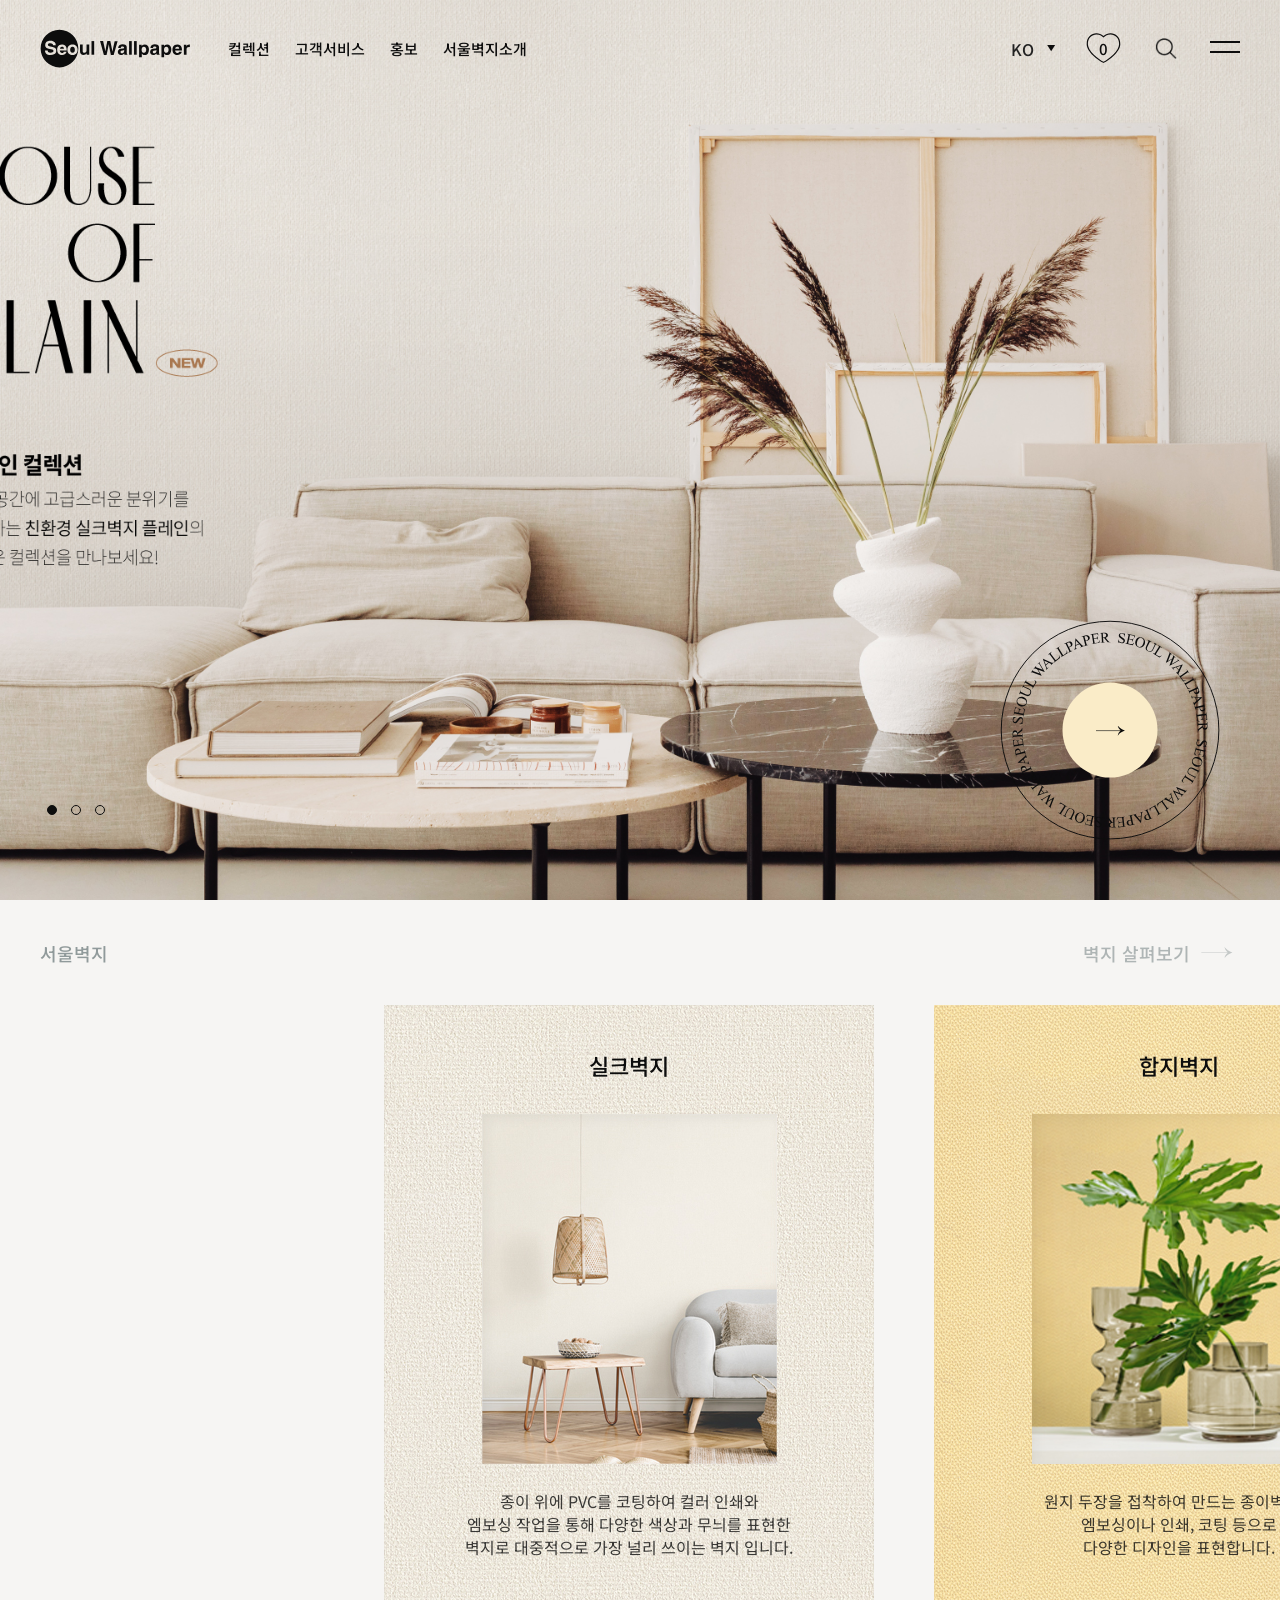
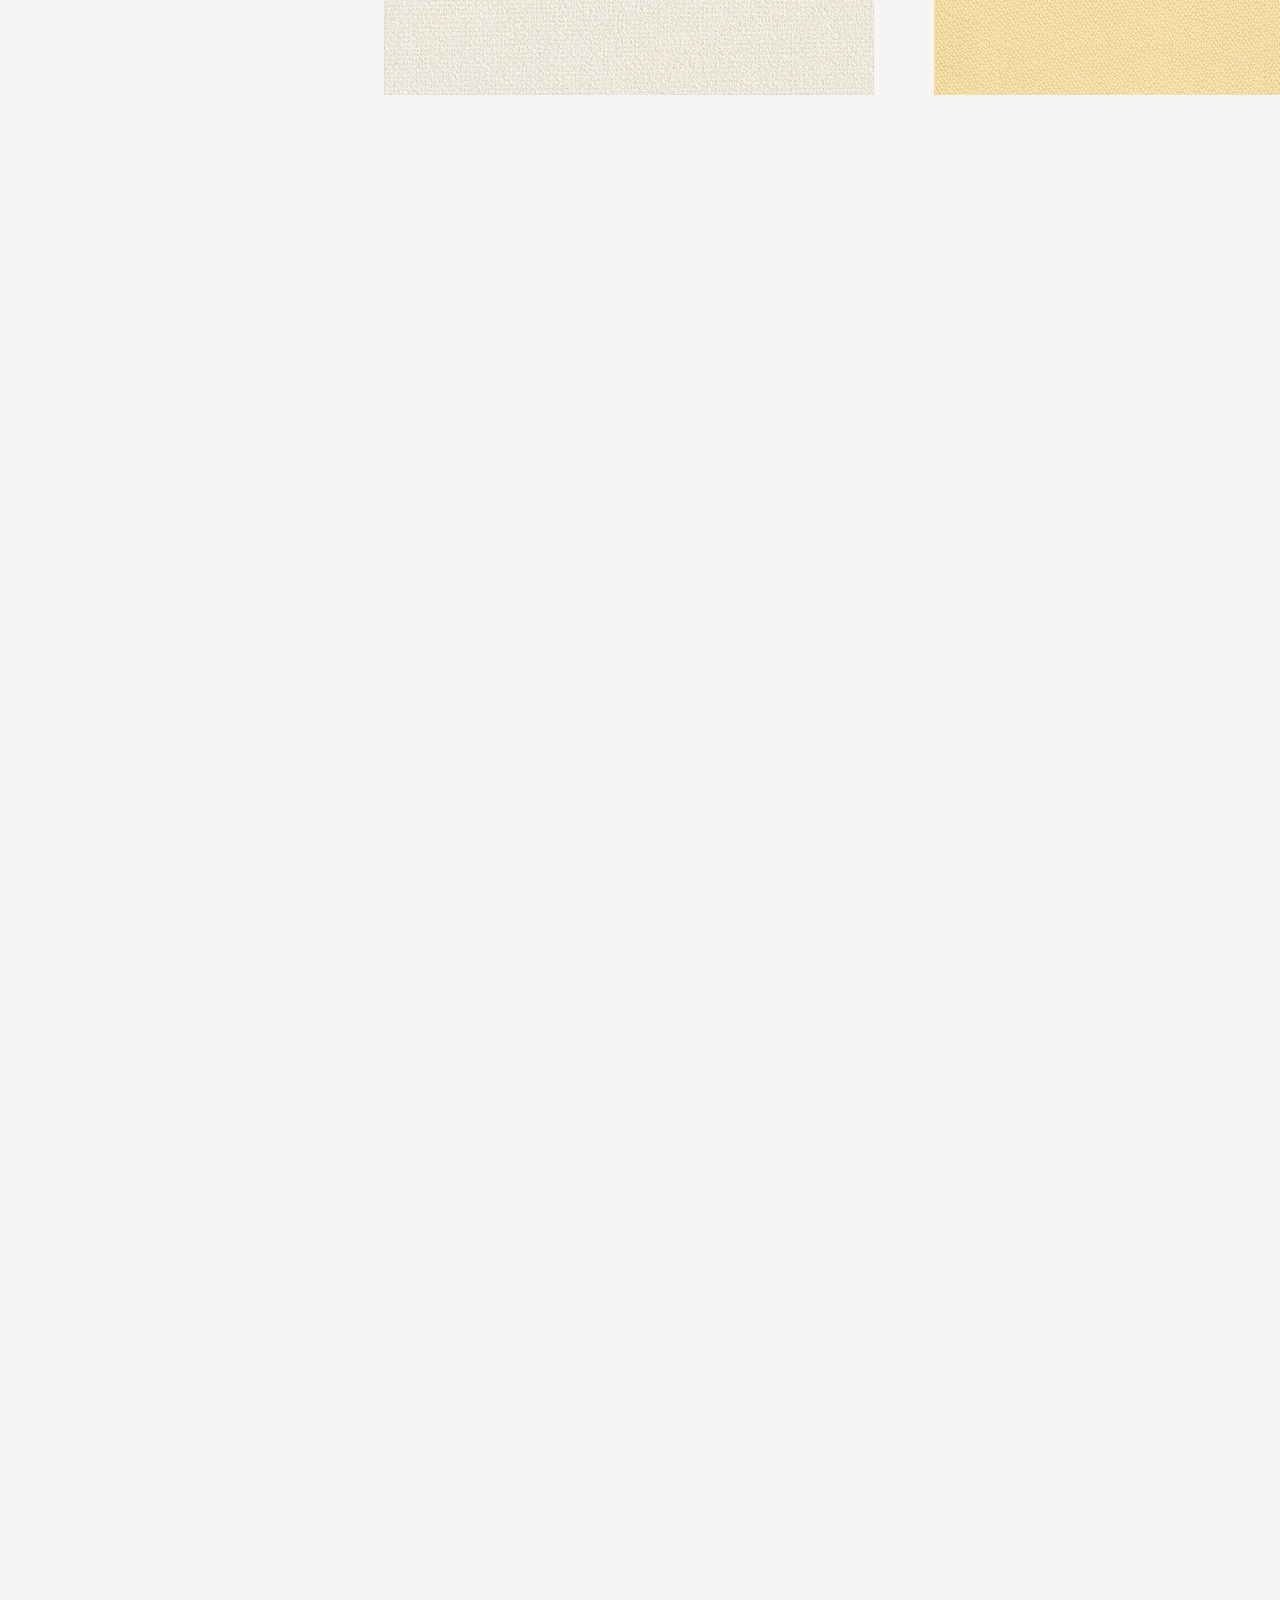
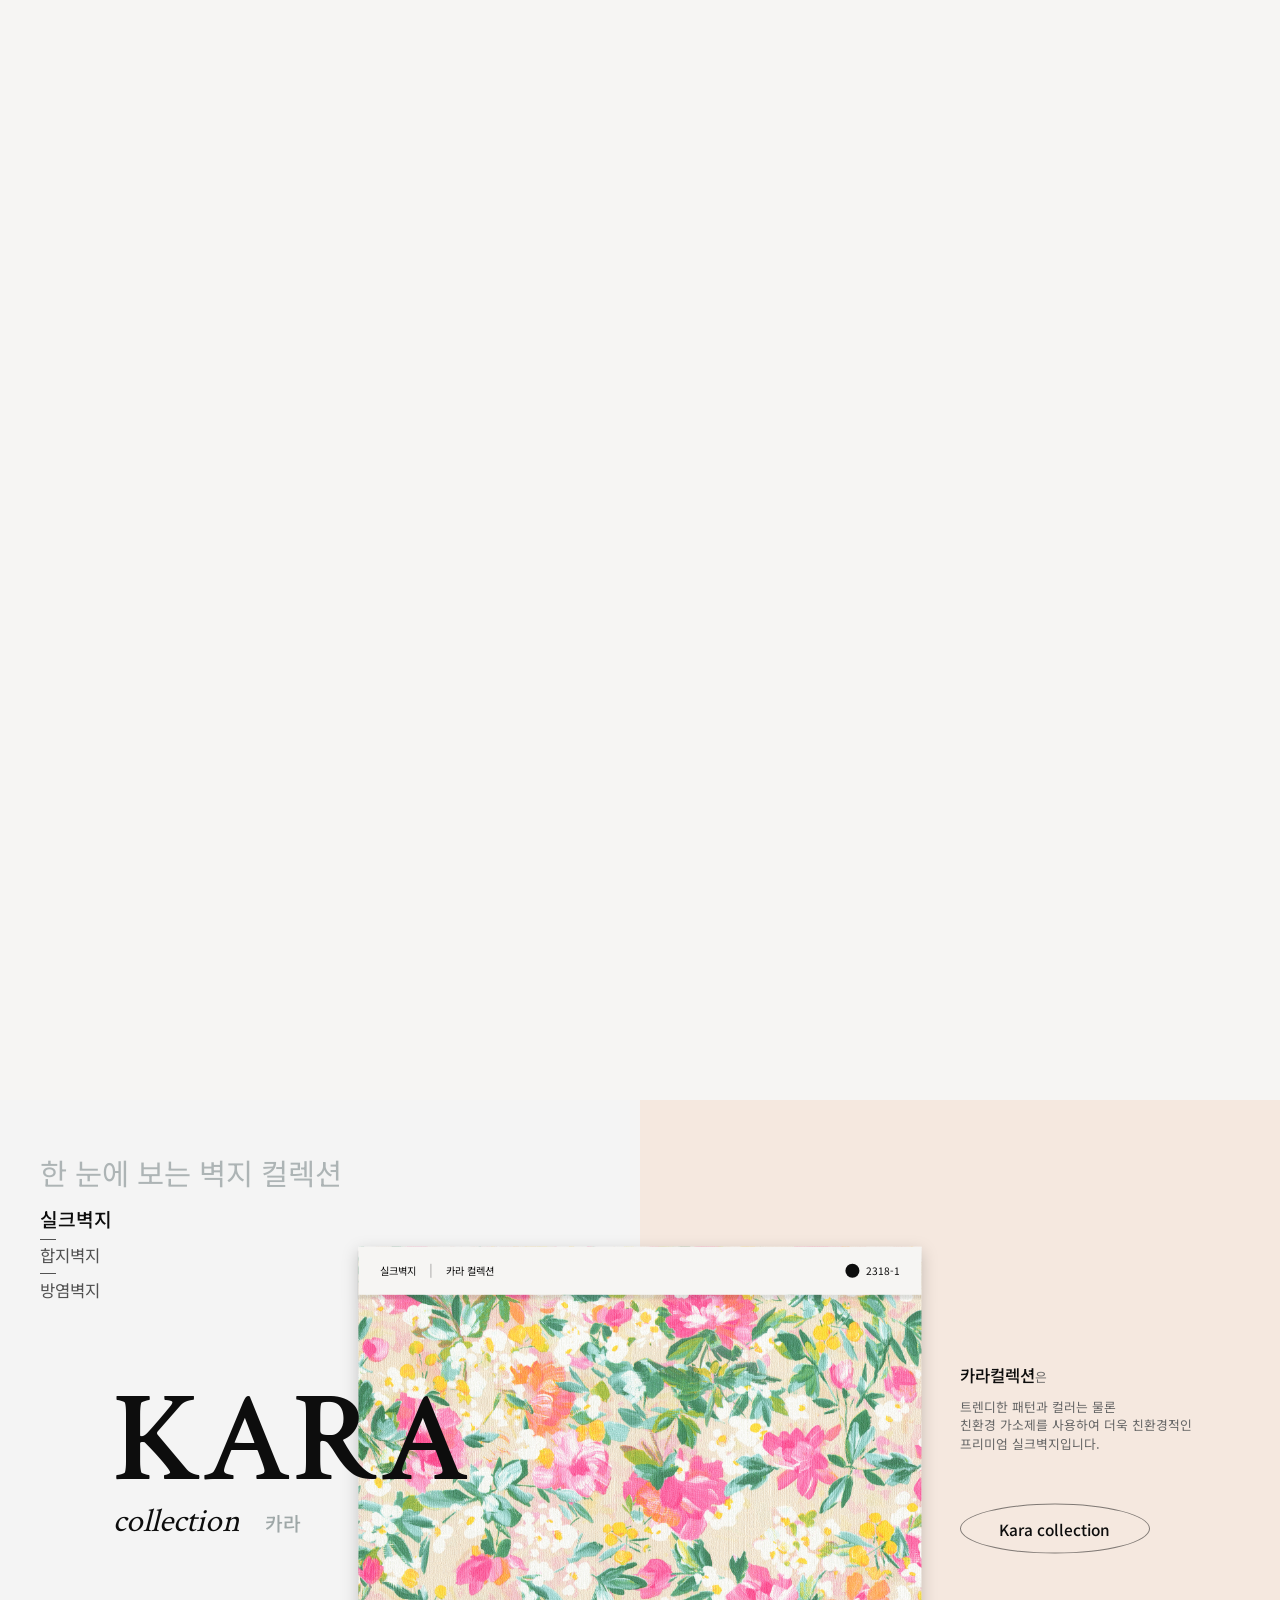
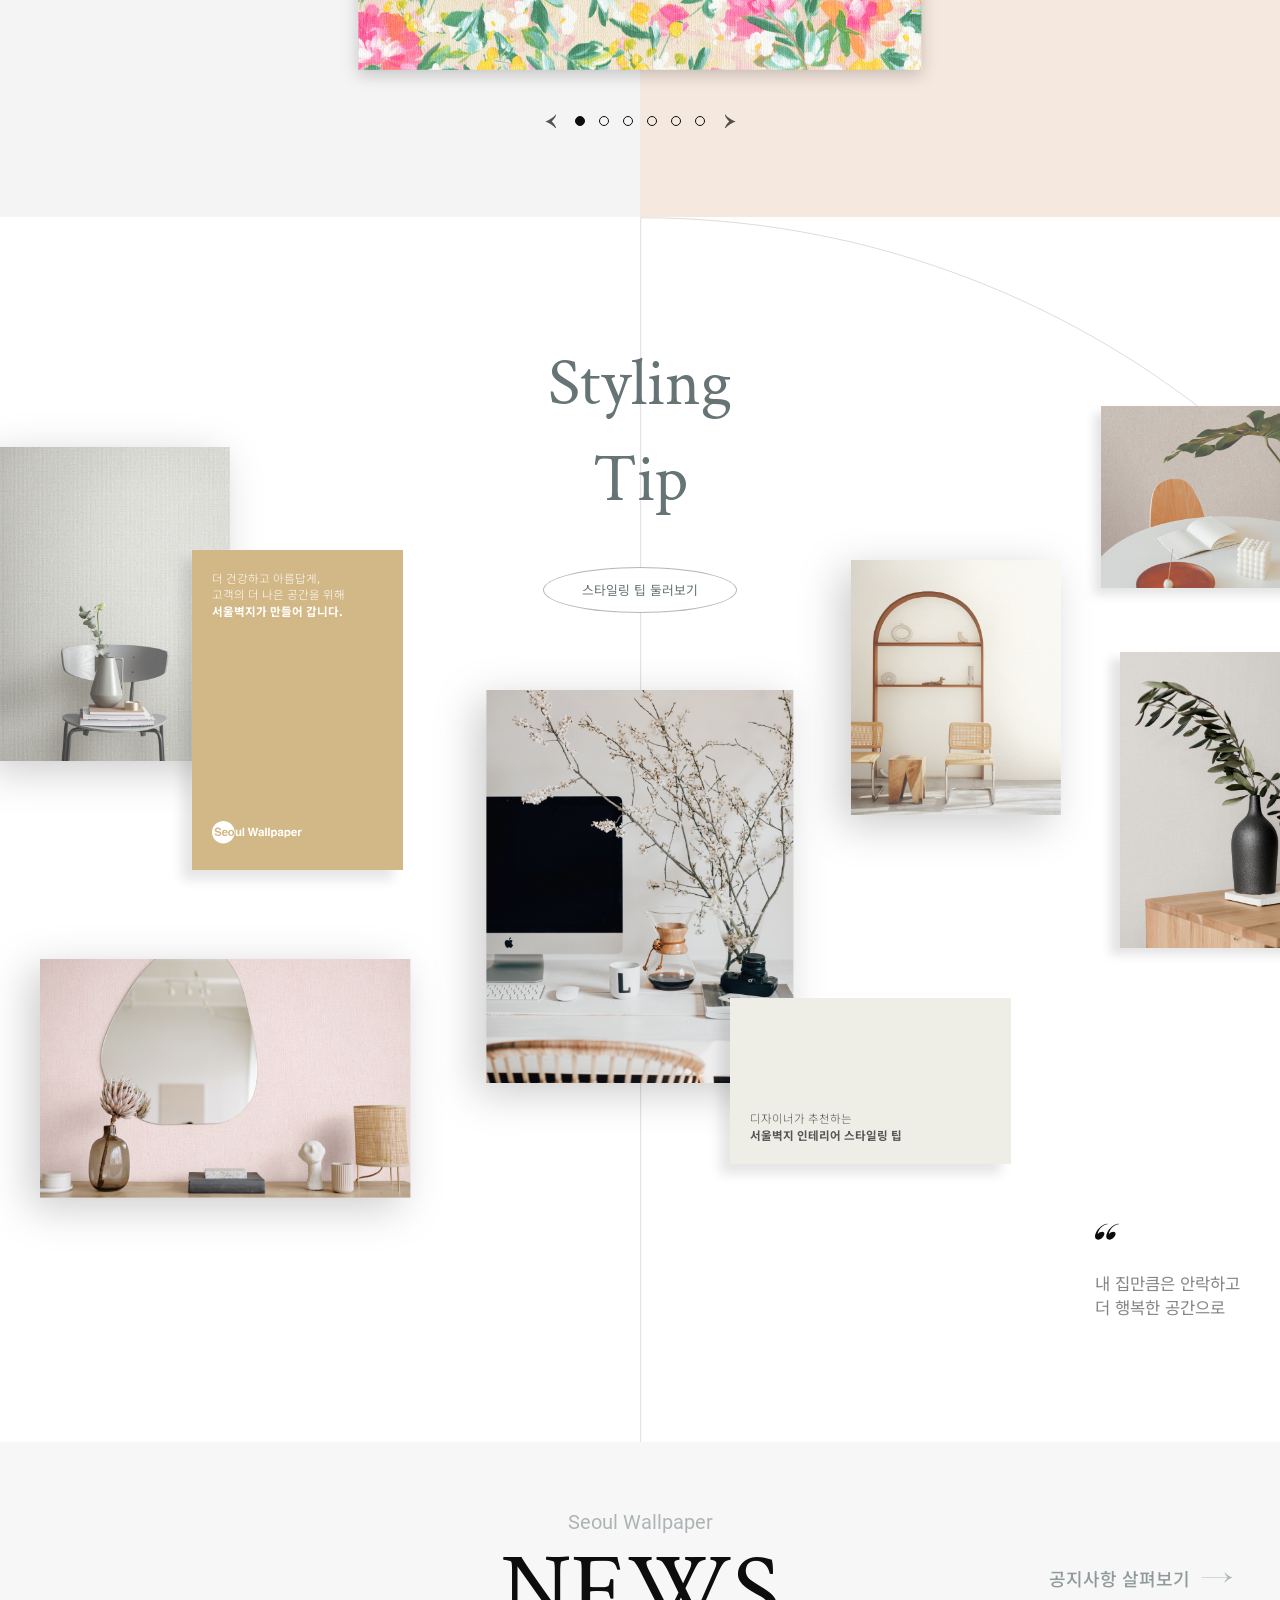
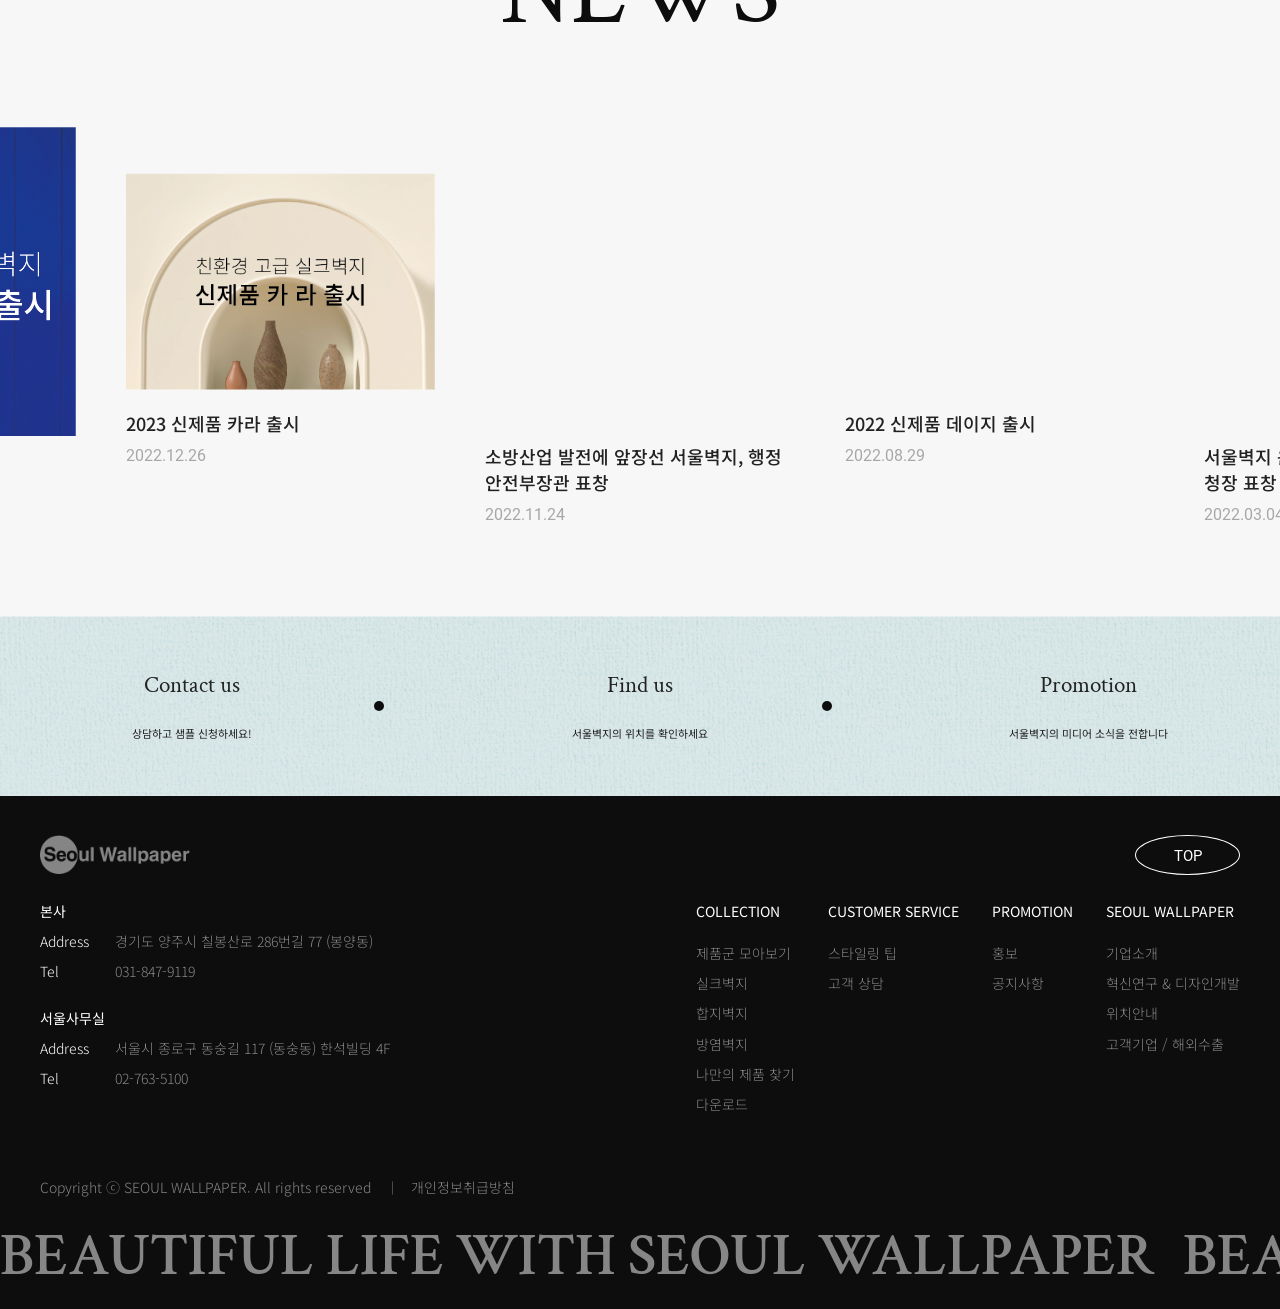
==== index.html @ 65be99da "Initial commit" ====
<!DOCTYPE html>
<html lang="ko">
    <head>
        <meta charset="UTF-8" />
        <meta name="viewport" content="width=device-width, initial-scale=1.0" />
        <meta name="Description" content="벽지 디자인 생산 전문업체, 친환경 가소제 벽지, 항균/항바이러스 벽지 개발로 더 건강하고 아름다운 주거공간을 만듭니다." />
        <title>서울벽지</title>
        <link rel="shortcut icon" href="./images/faviconV2.ico" />
        <!-- swiper CSS -->
        <link rel="stylesheet" href="./css/swiper.min.css" />
        <!-- 메인 CSS -->
        <link rel="stylesheet" href="./css/main.css" />
        <!-- swiper JS -->
        <script src="./js/swiper.min.js"></script>
        <!-- 공통 JS -->
        <script type="module" src="./js/common.js"></script>
        <!-- 메인 JS -->
        <script type="module" src="./js/main.js"></script>
    </head>
    <body>
        <!-- 서울벽지 링크 : https://www.seoulwallpaper.co.kr/ -->
        <!-- 상단영역 시작 -->
        <div id="header">
            <h1 class="logo">
                <a href="./index.html"><img src="./images/logo.svg" alt="로고" /></a>
            </h1>
            <div id="gnb" class="pc">
                <ul>
                    <li>
                        <span>컬렉션</span>
                        <div class="gnb-dropdown">
                            <div class="slide-menu">
                                <ul>
                                    <li class="title">
                                        <span>컬렉션</span>
                                    </li>
                                    <li class="line">
                                        <a href="javascript:void(0)">제품군 모아보기</a>
                                    </li>
                                    <li class="line">
                                        <span>실크벽지</span>
                                        <div class="dethMenu">
                                            <a href="javascript:void(0)">카라</a>
                                            <a href="javascript:void(0)">플레인</a>
                                        </div>
                                    </li>
                                    <li class="line">
                                        <span>합지벽지</span>
                                        <div class="dethMenu">
                                            <a href="javascript:void(0)">데이지</a>
                                            <a href="javascript:void(0)">아이비</a>
                                            <a href="javascript:void(0)">코지</a>
                                        </div>
                                    </li>
                                    <li class="line">
                                        <span>방염벽지</span>
                                        <div class="dethMenu">
                                            <a href="javascript:void(0)">방염</a>
                                        </div>
                                    </li>
                                    <li class="line">
                                        <a href="javascript:void(0)">나만의 제품찾기</a>
                                    </li>
                                    <li>
                                        <a href="javascript:void(0)">다운로드</a>
                                    </li>
                                </ul>
                            </div>
                            <div class="bottom-txt crimson">
                                <img src="./images/talk-icon.svg" alt="따옴표이미지">
                                <p>collection</p>
                            </div>
                        </div>
                    </li>
                    <li>
                        <span>고객서비스</span>
                        <div class="gnb-dropdown">
                            <div class="slide-menu">
                                <ul>
                                    <li class="title">
                                        <span>고객서비스</span>
                                    </li>
                                    <li class="line">
                                        <a href="javascript:void(0)">스타일링 팁</a>
                                    </li>
                                    <li class="line">
                                        <a href="javascript:void(0)">고객상담</a>
                                    </li>
                                </ul>
                            </div>
                            <div class="bottom-txt crimson">
                                <img src="./images/talk-icon.svg" alt="따옴표이미지">
                                <p>customer<br>service</p>
                            </div>
                        </div>
                    </li>
                    <li>
                        <span>홍보</span>
                        <div class="gnb-dropdown">
                            <div class="slide-menu">
                                <ul>
                                    <li class="title">
                                        <span>홍보</span>
                                    </li>
                                    <li class="line">
                                        <a href="javascript:void(0)">홍보</a>
                                    </li>
                                    <li class="line">
                                        <a href="./sub01.html">공지사항</a>
                                    </li>
                                </ul>
                            </div>
                            <div class="bottom-txt crimson">
                                <img src="./images/talk-icon.svg" alt="따옴표이미지">
                                <p>pr center</p>
                            </div>
                        </div>
                    </li>
                    <li>
                        <span>서울벽지소개</span>
                        <div class="gnb-dropdown">
                            <div class="slide-menu">
                                <ul>
                                    <li class="title">
                                        <span>서울벽지소개</span>
                                    </li>
                                    <li class="line">
                                        <a href="javascript:void(0)">기업소개</a>
                                    </li>
                                    <li class="line">
                                        <a href="javascript:void(0)">혁신연구 &amp; 디자인개발</a>
                                    </li>
                                    <li class="line">
                                        <a href="javascript:void(0)">위치안내</a>
                                    </li>
                                    <li class="line">
                                        <a href="javascript:void(0)">고객기업 / 해외수출</a>
                                    </li>
                                </ul>
                            </div>
                            <div class="bottom-txt crimson">
                                <img src="./images/talk-icon.svg" alt="따옴표이미지">
                                <p>company</p>
                            </div>
                        </div>
                    </li>
                </ul>
            </div>
            <div class="right-box">
                <div class="lang">
                    <ul>
                        <li class="on"><a href="./index.html">KO</a></li>
                        <li><a href="javascript:void(0)">EN</a></li>
                    </ul>
                </div>
                <button type="button" class="wish"><span class="wish-cnt">0</span></button>
                <div class="search-box">
                    <button type="button" class="serach-icon searchBtn"></button>
                    <div class="area">
                        <input type="text" class="search-input" placeholder="제품번호 / 컬렉션" />
                        <button type="submit" class="search-btn searchBtn"></button>
                    </div>
                </div>
            </div>
            <div class="allMenuBtn">
                <span></span>
                <span></span>
            </div>
            <div class="allMenuWrap">
                <div class="layerBg"></div>
                <div class="menuBox">
                    <a href="./index.html" class="mlogo"><img src="./images/logo_w.svg" alt="로고"></a>
                    <div class="schBox">
                        <input type="text" placeholder="제품번호 / 컬렉션" />
                        <button type="submit" class="searchBtn"></button>
                    </div>
                    <div class="inner">
                        <ul class="allMenu">
                            <li>
                                <span class="k">컬렉션</span>
                                <span class="e crimson">COLLECTION</span>
                                <div class="dep2">
                                    <ul>
                                        <li><a href="./sub01.html">제품군 모아보기</a></li>
                                        <li><a href="./sub01.html">실크벽지</a></li>
                                        <li><a href="./sub01.html">합지벽지</a></li>
                                        <li><a href="./sub01.html">방염벽지</a></li>
                                        <li><a href="./sub01.html">나만의 제품 찾기</a></li>
                                        <li><a href="./sub01.html">다운로드</a></li>
                                    </ul>
                                </div>
                            </li>
                            <li>
                                <span class="k">고객서비스</span>
                                <span class="e crimson">CUSTOMER SERVICE</span>
                                <div class="dep2">
                                    <ul>
                                        <li><a href="javascript:void(0)">스타일링 팁</a></li>
                                        <li><a href="javascript:void(0)">고객 상담</a></li>
                                    </ul>
                                </div>
                            </li>
                            <li>
                                <span class="k">홍보</span>
                                <span class="e crimson">PR CENTER</span>
                                <div class="dep2">
                                    <ul>
                                        <li><a href="javascript:void(0)">홍보</a></li>
                                        <li><a href="./sub01.html">공지사항</a></li>
                                    </ul>
                                </div>
                            </li>
                            <li>
                                <span class="k">서울벽지</span>
                                <span class="e crimson">COMPANY</span>
                                <div class="dep2">
                                    <ul>
                                        <li><a href="javascript:void(0)">기업소개</a></li>
                                        <li><a href="javascript:void(0)">혁신연구 &amp; 디자인개발</a></li>
                                        <li><a href="javascript:void(0)">위치안내</a></li>
                                        <li><a href="javascript:void(0)">고객기업 / 해외수출</a></li>
                                    </ul>
                                </div>
                            </li>
                        </ul>
                    </div>
                </div>
            </div>
        </div>
        <!-- 상단영역 끝 -->

        <!-- 콘텐츠영역 시작 -->
        <div id="main">
            <!-- 비주얼영역 -->
            <div class="mainVisual swiper-container">
                <ul class="swiper-wrapper">
                    <li class="swiper-slide">
                        <img src="./images/main_visual01.jpg" alt="서울벽지 메인배너1" class="pc" />
                        <img src="./images/m_main_01.jpg" alt="서울벽지 메인배너1" class="mo" />
                        <div class="circleTxt">
							<img src="./images/circleTxt_black.svg" alt="회전하는 텍스트" class="rotate">
							<a href="javascript:void(0)" style="background-color:#FAECC8" class="circleBg"></a>
						</div>
                    </li>
                    <li class="swiper-slide">
                        <img src="./images/main_visual02.jpg" alt="서울벽지 메인배너2" class="pc" />
                        <img src="./images/m_main_02.jpg" alt="서울벽지 메인배너2" class="mo" />
                        <div class="circleTxt">
							<img src="./images/circleTxt_black.svg" alt="회전하는 텍스트" class="rotate">
							<a href="javascript:void(0)" style="background-color:#99D959" class="circleBg"></a>
						</div>
                    </li>
                    <li class="swiper-slide">
                        <img src="./images/main_visual03.jpg" alt="서울벽지 메인배너3" class="pc" />
                        <img src="./images/m_main_03.jpg" alt="서울벽지 메인배너3" class="mo" />
                        <div class="circleTxt">
							<img src="./images/circleTxt_black.svg" alt="회전하는 텍스트" class="rotate">
							<a href="javascript:void(0)" style="background-color:#A0B9BB" class="circleBg"></a>
						</div>
                    </li>
                </ul>
                <div class="swiper-pagination pagebtn"></div>
            </div>

            <!-- 서울벽지 살펴보기 영역 시작 -->
            <div class="con1">
                <!-- pc 마우스 휠 영역 -->
                <div class="slidePg">
                    <div class="top-txt">
                        <p>서울벽지</p>
                        <a href="javascript:void(0)" class="moreBtn">벽지 살펴보기</a>
                    </div>
                    <ul>
                        <li>
                            <p class="title">실크벽지</p>
                            <div class="img-box"><img src="./images/con1-01.png" alt="실크벽지 이미지" /></div>
                            <div class="txt">종이 위에 PVC를 코팅하여 컬러 인쇄와<br />엠보싱 작업을 통해 다양한 색상과 무늬를 표현한<br />벽지로 대중적으로 가장 널리 쓰이는 벽지 입니다.</div>
                        </li>
                        <li>
                            <p class="title">합지벽지</p>
                            <div class="img-box"><img src="./images/con1-02.png" alt="합지벽지 이미지" /></div>
                            <div class="txt">원지 두장을 접착하여 만드는 종이벽지로<br />엠보싱이나 인쇄, 코팅 등으로<br />다양한 디자인을 표현합니다.</div>
                        </li>
                        <li>
                            <p class="title">방염벽지</p>
                            <div class="img-box"><img src="./images/con1-03.png" alt="방염벽지 이미지" /></div>
                            <div class="txt">화재 발생시 쉽게 불에 타지 않으며,<br />종이와 PVC에서 방출되는 다량의 매연과<br />유독가스를 억제시키는 기능성 벽지 입니다.</div>
                        </li>
                        <li class="search-card">
                            <div class="txtbox">
                                <span class="desc">나만의 벽지를<br />찾아보세요</span>
                            </div>
                            <div class="txtbox2">
                                <p class="toptxt">나만의 벽지를 찾아보세요.</p>
                                <div class="subtxt">서울벽지는 감각적인 디자인과 컬러, 환경까지 생각하는 다양한 벽지를 디자인합니다.<br />나만의 공간을 꾸며줄 제품을 찾아보세요.</div>
                                <div class="schInput">
                                    <input type="text" placeholder="제품번호 / 컬렉션" />
                                    <button type="button" class="srch-btn"></button>
                                </div>
                                <a href="javascript:void(0)" class="btn">서울벽지에 물어보세요</a>
                            </div>
                        </li>
                    </ul>
                </div>

                <!-- 모바일 영역 -->
                <div class="moArea">
                    <div class="product-list swiper-container">
                        <ul class="swiper-wrapper">
                            <li class="swiper-slide wallBg1">
                                <p class="title">실크벽지</p>
                                <div class="img-box"><img src="./images/con1-01.png" alt="실크벽지 이미지" /></div>
                                <div class="txt">종이 위에 PVC를 코팅하여 컬러 인쇄와<br />엠보싱 작업을 통해 다양한 색상과 무늬를 표현한<br />벽지로 대중적으로 가장 널리 쓰이는 벽지 입니다.</div>
                                <a href="javascript:void(0)" class="viewBtn">view more</a>
                            </li>
                            <li class="swiper-slide wallBg2">
                                <p class="title">합지벽지</p>
                                <div class="img-box"><img src="./images/con1-02.png" alt="합지벽지 이미지" /></div>
                                <div class="txt">원지 두장을 접착하여 만드는 종이벽지로<br />엠보싱이나 인쇄, 코팅 등으로<br />다양한 디자인을 표현합니다.</div>
                                <a href="javascript:void(0)" class="viewBtn">view more</a>
                            </li>
                            <li class="swiper-slide wallBg3">
                                <p class="title">방염벽지</p>
                                <div class="img-box"><img src="./images/con1-03.png" alt="방염벽지 이미지" /></div>
                                <div class="txt">화재 발생시 쉽게 불에 타지 않으며,<br />종이와 PVC에서 방출되는 다량의 매연과<br />유독가스를 억제시키는 기능성 벽지 입니다.</div>
                                <a href="javascript:void(0)" class="viewBtn">view more</a>
                            </li>
                        </ul>
                        <div class="swiper-pagination pagebtn"></div>
                    </div>
                    <div class="searchArea">
                        <div class="txtbox2">
                            <p class="toptxt">나만의 벽지를 찾아보세요.</p>
                            <div class="subtxt">서울벽지는 감각적인 디자인과 컬러, 환경까지 생각하는 다양한 벽지를 디자인합니다.<br />나만의 공간을 꾸며줄 제품을 찾아보세요.</div>
                            <div class="schInput">
                                <input type="text" placeholder="제품번호 / 컬렉션" />
                                <button type="button" class="srch-btn"></button>
                            </div>
                            <a href="javascript:void(0)" class="btn">서울벽지에 물어보세요</a>
                        </div>
                    </div>
                </div>
            </div>
            <!-- 서울벽지 살펴보기 영역 끝 -->

            <!-- 벽지컬렉션 영역 시작 -->
            <div class="con2">
                <p class="title">한 눈에 보는 벽지 컬렉션</p>
                <ul class="sample-list">
                    <li class="on">
                        <button type="button">실크벽지</button>
                    </li>
                    <li>
                        <button type="button">합지벽지</button>
                    </li>
                    <li>
                        <button type="button">방염벽지</button>
                    </li>
                </ul>
                <div class="con2-slide swiper-container">
                    <ul class="swiper-wrapper">
                        <li class="swiper-slide">
                            <div class="bg">
                                <div class="left"></div>
                                <div class="right"></div>
                            </div>
                            <div class="title-box">
                                <p class="txt1 crimson">kara</p>
                                <span class="txt2 crimson">collection</span>
                                <span class="txt3">카라</span>
                            </div>
                            <div class="img-area">
                                <ul class="top-text">
                                    <li>실크벽지</li>
                                    <li>카라 컬렉션</li>
                                    <li class="code">2318-1</li>
                                </ul>
                                <div class="imgwrap">
                                    <img src="./images/collection_01.jpg" alt="카라">
                                </div>
                            </div>
                            <div class="side-text pc">
                                <p><strong>카라컬렉션</strong>은</p>
                                <p>트렌디한 패턴과 컬러는 물론<br>친환경 가소제를 사용하여 더욱 친환경적인<br>프리미엄 실크벽지입니다.</p>
                                <a href="javascript:void(0)" class="btn">Kara collection</a>
                            </div>
                            <div class="side-text mo">
                                <p><strong>카라컬렉션</strong>은</p>
                                <p>트렌디한 패턴과 컬러는 물론 친환경 가소제를 사용하여 더욱 친환경적인 프리미엄 실크벽지입니다.</p>
                                <a href="javascript:void(0)" class="arrowLink">Kara collection</a>
                            </div>
                        </li>
                        <li class="swiper-slide">
                            <div class="bg">
                                <div class="left"></div>
                                <div class="right" style="background:#DCDDE8;"></div>
                            </div>
                            <div class="title-box">
                                <p class="txt1 crimson">plain</p>
                                <span class="txt2 crimson">collection</span>
                                <span class="txt3">플레인</span>
                            </div>
                            <div class="img-area">
                                <ul class="top-text">
                                    <li>실크벽지</li>
                                    <li>플레인 컬렉션</li>
                                    <li class="code">429-6</li>
                                </ul>
                                <div class="imgwrap">
                                    <img src="./images/collection_02.jpg" alt="플레인">
                                </div>
                            </div>
                            <div class="side-text pc">
                                <p><strong>플레인컬렉션</strong>은</p>
                                <p>감각적인 컬러와 세련되고 편안한 질감을<br>표현하는 무지 전문 실크 벽지입니다.</p>
                                <a href="javascript:void(0)" class="btn">Plain collection</a>
                            </div>
                            <div class="side-text mo">
                                <p><strong>플레인컬렉션</strong>은</p>
                                <p>감각적인 컬러와 세련되고 편안한 질감을 표현하는 무지 전문 실크 벽지입니다.</p>
                                <a href="javascript:void(0)" class="arrowLink">Plain collection</a>
                            </div>
                        </li>
                        <li class="swiper-slide">
                            <div class="bg">
                                <div class="left"></div>
                                <div class="right" style="background:#D9D8D8;"></div>
                            </div>
                            <div class="title-box">
                                <p class="txt1 crimson">daisy</p>
                                <span class="txt2 crimson">collection</span>
                                <span class="txt3">데이지</span>
                            </div>
                            <div class="img-area">
                                <ul class="top-text">
                                    <li>합지벽지</li>
                                    <li>데이지 컬렉션</li>
                                    <li class="code">27490-2</li>
                                </ul>
                                <div class="imgwrap">
                                    <img src="./images/collection_03.jpg" alt="데이지">
                                </div>
                            </div>
                            <div class="side-text pc">
                                <p><strong>데이지컬렉션</strong>은</p>
                                <p>다양한 컬러와 스타일을 표현한 친환경 종이벽지로 환경과 건강을 생각한 프리미엄 합지벽지입니다.</p>
                                <a href="javascript:void(0)" class="btn">Daisy collection</a>
                            </div>
                            <div class="side-text mo">
                                <p><strong>데이지컬렉션</strong>은</p>
                                <p>다양한 컬러와 스타일을 표현한 친환경 종이벽지로 환경과 건강을 생각한 프리미엄<br>합지벽지입니다.</p>
                                <a href="javascript:void(0)" class="arrowLink">Daisy collection</a>
                            </div>
                        </li>
                        <li class="swiper-slide">
                            <div class="bg">
                                <div class="left"></div>
                                <div class="right" style="background:#FAD7CD;"></div>
                            </div>
                            <div class="title-box">
                                <p class="txt1 crimson">ivy</p>
                                <span class="txt2 crimson">collection</span>
                                <span class="txt3">아이비</span>
                            </div>
                            <div class="img-area">
                                <ul class="top-text">
                                    <li>합지벽지</li>
                                    <li>아이비 컬렉션</li>
                                    <li class="code">26134-7</li>
                                </ul>
                                <div class="imgwrap">
                                    <img src="./images/collection_04.jpg" alt="아이비">
                                </div>
                            </div>
                            <div class="side-text pc">
                                <p><strong>아이비컬렉션</strong>은</p>
                                <p>유니크한 디자인과 센스 있는 컬러,<br>감각적인 공간을 만드는<br>친환경 합지벽지입니다.</p>
                                <a href="javascript:void(0)" class="btn">Ivy collection</a>
                            </div>
                            <div class="side-text mo">
                                <p><strong>아이비컬렉션</strong>은</p>
                                <p>유니크한 디자인과 센스 있는 컬러, 감각적인 공간을 만드는 친환경 합지벽지입니다.</p>
                                <a href="javascript:void(0)" class="arrowLink">Ivy collection</a>
                            </div>
                        </li>
                        <li class="swiper-slide">
                            <div class="bg">
                                <div class="left"></div>
                                <div class="right" style="background:#F0E4D3;"></div>
                            </div>
                            <div class="title-box">
                                <p class="txt1 crimson">cozy</p>
                                <span class="txt2 crimson">collection</span>
                                <span class="txt3">코지</span>
                            </div>
                            <div class="img-area">
                                <ul class="top-text">
                                    <li>합지벽지</li>
                                    <li>코지 컬렉션</li>
                                    <li class="code">26134-7</li>
                                </ul>
                                <div class="imgwrap">
                                    <img src="./images/collection_05.jpg" alt="코지">
                                </div>
                            </div>
                            <div class="side-text pc">
                                <p><strong>코지컬렉션</strong>은</p>
                                <p>깔끔하고 편안한 느낌의 실용적이고 <br>합리적인 소폭 합지벽지입니다.</p>
                                <a href="javascript:void(0)" class="btn">Cozy collection</a>
                            </div>
                            <div class="side-text mo">
                                <p><strong>코지컬렉션</strong>은</p>
                                <p>깔끔하고 편안한 느낌의 실용적이고 합리적인 소폭 합지벽지입니다.</p>
                                <a href="javascript:void(0)" class="arrowLink">Cozy collection</a>
                            </div>
                        </li>
                        <li class="swiper-slide">
                            <div class="bg">
                                <div class="left"></div>
                                <div class="right" style="background:#ACB9C3;"></div>
                            </div>
                            <div class="title-box fire">
                                <p class="txt1 crimson">FIRE <br>PROOF</p>
                                <span class="txt2 crimson">collection</span>
                                <span class="txt3">방염벽지</span>
                            </div>
                            <div class="img-area">
                                <ul class="top-text">
                                    <li>방염벽지</li>
                                    <li>방염벽지</li>
                                    <li class="code">26134-7</li>
                                </ul>
                                <div class="imgwrap">
                                    <img src="./images/collection_06.jpg" alt="방염벽지">
                                </div>
                            </div>
                            <div class="side-text pc">
                                <p><strong>방염컬렉션</strong>은</p>
                                <p>소방안전검정을 통과한 고기능성과<br>다양하게 활용 가능한 디자인을 겸비한<br>친환경 벽지입니다.</p>
                                <a href="javascript:void(0)" class="btn">Fireproof collection</a>
                            </div>
                            <div class="side-text mo">
                                <p><strong>방염컬렉션</strong>은</p>
                                <p>소방안전검정을 통과한 고기능성과 다양하게 활용 가능한 디자인을 겸비한 친환경 벽지입니다.</p>
                                <a href="javascript:void(0)" class="arrowLink">Fireproof collection</a>
                            </div>
                        </li>
                    </ul>
                    <div class="swiper-pagination pagebtn"></div>
                    <div class="swiper-button-prev arrowbtn"></div>
                    <div class="swiper-button-next arrowbtn"></div>
                </div>
            </div>
            <!-- 벽지컬렉션 영역 끝 -->

            <!-- 스타일링 팁 영역 시작 -->
            <div class="con3">
                <svg viewBox="0 0 920 1839" fill="none" xmlns="http://www.w3.org/2000/svg">
                    <path opacity="0.2" d="M0.692482 0.701092C507.854 0.971277 918.906 412.19 918.906 919.415C918.906 1426.64 507.854 1837.86 0.692322 1838.13L0.692482 0.701092Z" stroke="#0D0D0D"></path>
                </svg>
                <div class="title">
                    <p class="crimson">styling<br />tip</p>
                    <a href="javascript:void(0)" class="tipBtn btn">스타일링 팁 둘러보기</a>
                </div>
                <div class="hover-area pc">
                    <div class="imgHover tipImg1"><img src="./images/tip_01.png" alt="스타일링 이미지1" /></div>
                    <div class="imgHover tipImg2"><img src="./images/tip_02.png" alt="스타일링 이미지2" /></div>
                    <div class="imgHover tipImg3"><img src="./images/tip_03.png" alt="스타일링 이미지3" /></div>
                    <div class="imgHover tipImg4"><img src="./images/tip_04.png" alt="스타일링 이미지4" /></div>
                    <div class="imgHover tipImg5"><img src="./images/tip_05.png" alt="스타일링 이미지5" /></div>
                    <div class="imgHover tipImg6"><img src="./images/tip_06.png" alt="스타일링 이미지6" /></div>
                </div>
                <div class="mImgBox">
                    <div class="moImg1"><img src="./images/tip_01_m.png" alt="벽지 팁 이미지1"></div>
                    <div class="subTxt mtxt1">
                        <p>더 건강하고 아름답게,<br />고객의 더 나은 공간을 위해<br /><b>서울벽지가 만들어 갑니다.</b></p>
                        <img src="./images/logo_w.svg" alt="서울벽지 로고" />
                    </div>
                    <div class="moImg2"><img src="./images/tip_02_m.png" alt="벽지 팁 이미지2"></div>
                    <div class="moImg3"><img src="./images/tip_03_m.png" alt="벽지 팁 이미지3"></div>
                    <div class="subTxt etcTxt">
                        <img src="./images/talk-icon.svg" alt="따옴표 이미지" />
                        <p>내 집만큼은 안락하고<br />더 행복한 공간으로</p>
                    </div>
                    <div class="moImg4"><img src="./images/tip_04_m.png" alt="벽지 팁 이미지4"></div>
                    <div class="subTxt mtxt2">
                        <p>디자이너가 추천하는<br /><b>서울벽지 인테리어 스타일링 팁</b></p>
                    </div>
                </div>
                <div class="txt-area">
                    <div class="txt-box txt1">
                        <p>더 건강하고 아름답게,<br />고객의 더 나은 공간을 위해<br /><b>서울벽지가 만들어 갑니다.</b></p>
                        <img src="./images/logo_w.svg" alt="서울벽지 로고" />
                    </div>
                    <div class="txt-box txt2">
                        <p>디자이너가 추천하는<br /><b>서울벽지 인테리어 스타일링 팁</b></p>
                    </div>
                    <div class="small-box">
                        <img src="./images/talk-icon.svg" alt="따옴표 이미지" />
                        <p>내 집만큼은 안락하고<br />더 행복한 공간으로</p>
                    </div>
                </div>
            </div>
            <!-- 스타일링 팁 영역 끝 -->

            <!-- 뉴스 영역 시작 -->
            <div class="con4">
                <div class="top-tit">
                    <span class="roboto">seoul wallpaper</span>
                    <p class="crimson">news</p>
                    <a href="./sub01.html" class="moreBtn">공지사항 살펴보기</a>
                </div>
                <div class="news-slide swiper-container">
                    <ul class="swiper-wrapper">
                        <li class="swiper-slide">
                            <a href="./sub01.html">
                                <div class="img-box">
                                    <img src="./images/news_01.jpg" alt="소방산업 발전에 앞장선 서울벽지, 행정안전부장관 표창" />
                                </div>
                                <div class="txt-box">
                                    <p>소방산업 발전에 앞장선 서울벽지, 행정안전부장관 표창</p>
                                    <div class="date roboto">2022.11.24</div>
                                </div>
                            </a>
                        </li>
                        <li class="swiper-slide">
                            <a href="./sub01.html">
                                <div class="img-box">
                                    <img src="./images/news_02.jpg" alt="2022 신제품 데이지 출시" />
                                </div>
                                <div class="txt-box">
                                    <p>2022 신제품 데이지 출시</p>
                                    <div class="date roboto">2022.08.29</div>
                                </div>
                            </a>
                        </li>
                        <li class="swiper-slide">
                            <a href="./sub01.html">
                                <div class="img-box">
                                    <img src="./images/news_03.jpg" alt="서울벽지 윤병조 회장, 모범납세자 국세청장 표창" />
                                </div>
                                <div class="txt-box">
                                    <p>서울벽지 윤병조 회장, 모범납세자 국세청장 표창</p>
                                    <div class="date roboto">2022.03.04</div>
                                </div>
                            </a>
                        </li>
                        <li class="swiper-slide">
                            <a href="./sub01.html">
                                <div class="img-box">
                                    <img src="./images/news_04.jpg" alt="2022 신제품 플레인 출시" />
                                </div>
                                <div class="txt-box">
                                    <p>2022 신제품 플레인 출시</p>
                                    <div class="date roboto">2022.02.28</div>
                                </div>
                            </a>
                        </li>
                        <li class="swiper-slide">
                            <a href="./sub01.html">
                                <div class="img-box">
                                    <img src="./images/news_05.jpg" alt="2023-2024 신제품 플레인 출시" />
                                </div>
                                <div class="txt-box">
                                    <p>2023-2024 신제품 플레인 출시</p>
                                    <div class="date roboto">2023.08.21</div>
                                </div>
                            </a>
                        </li>
                        <li class="swiper-slide">
                            <a href="./sub01.html">
                                <div class="img-box">
                                    <img src="./images/news_06.jpg" alt="중소기업 유공자 표창, 대통령 표창 수상" />
                                </div>
                                <div class="txt-box">
                                    <p>중소기업 유공자 표창, 대통령 표창 수상</p>
                                    <div class="date roboto">2023.05.23</div>
                                </div>
                            </a>
                        </li>
                        <li class="swiper-slide">
                            <a href="./sub01.html">
                                <div class="img-box">
                                    <img src="./images/news_07.jpg" alt="2023 신제품 아이비 출시" />
                                </div>
                                <div class="txt-box">
                                    <p>2023 신제품 아이비 출시</p>
                                    <div class="date roboto">2023.03.02</div>
                                </div>
                            </a>
                        </li>
                        <li class="swiper-slide">
                            <a href="./sub01.html">
                                <div class="img-box">
                                    <img src="./images/news_08.jpg" alt="2023 신제품 카라 출시" />
                                </div>
                                <div class="txt-box">
                                    <p>2023 신제품 카라 출시</p>
                                    <div class="date roboto">2022.12.26</div>
                                </div>
                            </a>
                        </li>
                    </ul>
                </div>
                <div class="swiper-pagination pagebtn"></div>
            </div>
            <!-- 뉴스 영역 끝 -->
        </div>
        <!-- 콘텐츠영역 끝 -->

        <!-- 하단영역 시작 -->
        <div id="footer">
            <div class="footer-top">
                <ul>
                    <li>
                        <a href="javascript:void(0)">
                            <p class="crimson">Contact us</p>
                            <span>상담하고 샘플 신청하세요!</span>
                        </a>
                    </li>
                    <li>
                        <a href="javascript:void(0)">
                            <p class="crimson">Find us</p>
                            <span>서울벽지의 위치를 확인하세요</span>
                        </a>
                    </li>
                    <li>
                        <a href="javascript:void(0)">
                            <p class="crimson">Promotion</p>
                            <span>서울벽지의 미디어 소식을 전합니다</span>
                        </a>
                    </li>
                </ul>
            </div>
            <div class="footer-area">
                <div class="footer-wrap">
                    <div class="foot-logo"><img src="./images/logo_white.png" alt="하단로고" /></div>
                    <a href="javascript:void(0)" id="topBtn" class="roboto">TOP</a>
                    <div class="foot-list">
                        <div class="left">
                            <ul>
                                <li class="list-title">본사</li>
                                <li>
                                    <span>address</span>
                                    <p>경기도 양주시 칠봉산로 286번길 77 (봉양동)</p>
                                </li>
                                <li>
                                    <span>tel</span>
                                    <p>031-847-9119</p>
                                </li>
                            </ul>
                            <ul>
                                <li class="list-title">서울사무실</li>
                                <li>
                                    <span>address</span>
                                    <p>서울시 종로구 동숭길 117 (동숭동) 한석빌딩 4F</p>
                                </li>
                                <li>
                                    <span>tel</span>
                                    <p>02-763-5100</p>
                                </li>
                            </ul>
                        </div>
                        <div class="right">
                            <ul>
                                <li class="list-title">collection</li>
                                <li><a href="javascript:void(0)">제품군 모아보기</a></li>
                                <li><a href="javascript:void(0)">실크벽지</a></li>
                                <li><a href="javascript:void(0)">합지벽지</a></li>
                                <li><a href="javascript:void(0)">방염벽지</a></li>
                                <li><a href="javascript:void(0)">나만의 제품 찾기</a></li>
                                <li><a href="javascript:void(0)">다운로드</a></li>
                            </ul>
                            <ul>
                                <li class="list-title">customer service</li>
                                <li><a href="javascript:void(0)">스타일링 팁</a></li>
                                <li><a href="javascript:void(0)">고객 상담</a></li>
                            </ul>
                            <ul>
                                <li class="list-title">promotion</li>
                                <li><a href="javascript:void(0)">홍보</a></li>
                                <li><a href="./sub01.html">공지사항</a></li>
                            </ul>
                            <ul>
                                <li class="list-title">seoul wallpaper</li>
                                <li><a href="javascript:void(0)">기업소개</a></li>
                                <li><a href="javascript:void(0)">혁신연구 & 디자인개발</a></li>
                                <li><a href="javascript:void(0)">위치안내</a></li>
                                <li><a href="javascript:void(0)">고객기업 / 해외수출</a></li>
                            </ul>
                        </div>
                    </div>
                    <div class="copyright">
                        <p>Copyright ⓒ SEOUL WALLPAPER. All rights reserved</p>
                        <a href="javascript:void(0)">개인정보취급방침</a>
                    </div>
                </div>
                <div class="flow-text crimson">
                    <p>beautiful life with seoul wallpaper</p>
                    <p>beautiful life with seoul wallpaper</p>
                    <p>beautiful life with seoul wallpaper</p>
                    <p>beautiful life with seoul wallpaper</p>
                </div>
            </div>
        </div>
        <!-- 하단영역 끝 -->

        <!-- 따라다니는 마우스 커서 -->
        <div class="cuser-mover"></div>
    </body>
</html>
---- css/main.css ----
@charset "utf-8";
/* 메인페이지 CSS - main.css */

/* 리셋,공통 외부 CSS 합치기 */
@import url(./reset.css);
@import url(./core.css);
@import url(./common.css);
@import url(./media.css);

/**************************** 비주얼영역 ****************************/
.mainVisual {
    width: 100%;
    height: 100vh;
}
.mainVisual .swiper-slide > img {
    width: 100%;
    height: 100%;
    object-fit: cover;
}
.mainVisual .swiper-slide img.pc {
    display: block;
}
.mainVisual .swiper-slide img.mo {
    display: none;
}
.mainVisual > .swiper-pagination {
    left: 3.1vw;
    bottom: 80px;
    width: auto;
}
.mainVisual .circleTxt {
    position: absolute;
    right: 60px;
    bottom: 60px;
    width: 220px;
}
.mainVisual .circleTxt .rotate {
    width: 100%;
    animation: rotateCircle 10s linear infinite;
}
.mainVisual .circleTxt .circleBg {
    position: absolute;
    top: 50%;
    left: 50%;
    transform: translate(-50%,-50%);
    width: 95px;
    height: 95px;
    border-radius: 50%;
    overflow: hidden;
}
.mainVisual .circleTxt .circleBg::after {
    content: '';
    position: absolute;
    top: 50%;
    left: 50%;
    transform: translate(-50%,-50%);
    background: url(../images/circleTxt-arrow.svg) no-repeat center center;
    width: 30px;
    height: 10px;
    background-size: cover;
}
@keyframes rotateCircle {
    0% {
        transform: rotate(0);
    }
    100% {
        transform: rotate(360deg);
    }
}

/**************************** 벽지 살펴보기 영역 ****************************/
.con1 {
    width: 100%;
    height: calc(100vh + 2500px);
    background-color: #f6f5f3;
}
.con1 .slidePg {
    position: sticky;
    top: 0;
    left: 0;
    height: 100vh;
}
.con1 .top-txt {
    position: relative;
    padding: 3.1vw;
    color: #667475;
    font-weight: 500;
    opacity: 0.7;
}
.con1 .slidePg ul {
    position: relative;
    left: 0;
    display: flex;
    gap: 0 60px;
    width: calc(100vw + 1600px);
    padding-left: 30vw;
    transition: 0.4s ease-out;
}
.con1 .slidePg ul li {
    width: 490px;
    height: 690px;
    text-align: center;
    background-position: center;
    background-repeat: no-repeat;
    background-size: cover;
    transition: 0.5s ease-in-out;
}
.con1 .slidePg ul li:nth-child(1) {
    background-image: url(../images/con1-01-bg.png);
}
.con1 .slidePg ul li:nth-child(2) {
    background-image: url(../images/con1-02-bg.png);
}
.con1 .slidePg ul li:nth-child(3) {
    background-image: url(../images/con1-03-bg.png);
}
.con1 .slidePg ul li:nth-child(4) {
    position: relative;
    background-image: url(../images/con2-01.png);
    transition: width 0.5s ease-out;
}
.con1 .slidePg ul li .title {
    font-size: 22px;
    font-weight: 500;
    margin: 3.5vw 0 2.5vw;
}
.con1 .slidePg ul li .img-box {
    width: 295px;
    height: 350px;
    margin: 0 auto 2vw;
}
.con1 .slidePg ul li .img-box img {
    width: 100%;
}
.con1 .slidePg ul li .txt {
    font-size: 16px;
    opacity: 0.8;
}
.con1 .slidePg .search-card.on {
    position: fixed;
    top: 50%;
    left: 50%;
    width: 100vw;
    height: 100vh;
    transform: translate(-50%, -50%);
}
.con1 .slidePg .search-card .txtbox {
    position: absolute;
    top: 50%;
    left: 50%;
    transform: translate(-50%, -50%);
    color: #fff;
    border: 1px solid rgba(255, 255, 255, 0.5);
    width: 290px;
    height: 350px;
}
.con1 .slidePg .search-card.on .txtbox {
    display: none;
}
.con1 .slidePg .search-card .txtbox .desc {
    position: absolute;
    top: 50%;
    left: 50%;
    transform: translate(-50%, -50%);
    font-size: 2rem;
}
.con1 .slidePg .search-card .txtbox2 {
    display: none;
    position: absolute;
    top: 50%;
    left: 50%;
    transform: translate(-50%, -50%);
    color: #fff;
    transition: 0.3s;
    opacity: 0;
    animation: fadeInput 1s 0.5s ease-out forwards;
}
.con1 .slidePg .search-card.on .txtbox2 {
    display: block;
}
.con1 .txtbox2 .toptxt {
    font-size: 4rem;
    font-weight: 500;
    margin-bottom: 20px;
}
.con1 .txtbox2 .subtxt {
    font-size: 1.6rem;
    opacity: 0.8;
    font-weight: 300;
    margin-bottom: 40px;
}
.con1 .txtbox2 .schInput {
    position: relative;
    width: 680px;
}
.con1 .txtbox2 .schInput input {
    width: 100%;
    height: 60px;
    background-color: rgba(13, 13, 13, 0.2);
    border: none;
    font-size: 1.6rem;
    padding: 0 80px 0 45px;
    box-sizing: border-box;
    border-radius: 60px;
    outline: none;
    color: #fff;
}
.con1 .txtbox2 .schInput input::placeholder {
    color: #ddd;
}
.con1 .txtbox2 .schInput .srch-btn {
    position: absolute;
    top: 21px;
    right: 45px;
    width: 22px;
    height: 22px;
    padding: 0;
    background-image: url("../images/search-box-iconW.png");
    background-repeat: no-repeat;
    background-size: 100%;
    border: none;
    background-color: transparent;
    cursor: pointer;
}
.con1 .txtbox2 .btn {
    margin-top: 80px;
}
.con1 .txtbox2 .btn:hover {
    background-color: #fff;
    color: var(--main-black);
}
@keyframes fadeInput {
    100% {
        opacity: 1;
    }
}
.con1 .moArea {
    display: none;
}
.con1 .product-list {
    padding:0 20px 80px;
}
.con1 .product-list li {
    padding: 40px 0;
    box-sizing: border-box;
    background-repeat: no-repeat;
    background-size: 100%;
    background-position: center;
    text-align: center;
}
.con1 .product-list li.wallBg1 {
    background-image: url(../images/con1-01-bg.png);
}
.con1 .product-list li.wallBg2 {
    background-image: url(../images/con1-02-bg.png);
}
.con1 .product-list li.wallBg3 {
    background-image: url(../images/con1-03-bg.png);
}
.con1 .product-list li .title {
    margin-bottom: 15px;
    font-size: 1.7rem;
    font-weight: 500;
}
.con1 .product-list li .img-box {
    width: 220px;
    height: 220px;
    margin: 0 auto;
}
.con1 .product-list li .img-box img {
    width: 100%;
    height: 100%;
    object-fit: cover;
}
.con1 .product-list li .txt {
    margin-top: 25px;
    font-size: 1.4rem;
    opacity: .8;
}
.con1 .product-list li .viewBtn {
    display: block;
    margin-top: 20px;
    font-size: 1.4rem;
    font-weight: 500;
    text-decoration: underline;
}
.con1 .product-list .swiper-pagination {
    bottom: 40px;
}
.con1 .searchArea {
    padding: 23.5vw 20px;
    background-image: url(../images/con2-01.png);
    background-repeat: no-repeat;
    background-size: cover;
    background-position: center;
}
.con1 .searchArea .txtbox2 {
    color: #fff;
    text-align: center;
}


/**************************** 벽지컬렉션 영역 ****************************/
.con2 {
    position: relative;
    width: 100%;
    height: 56vw;
    background-color: #fff;
}
.con2 .title {
    position: absolute;
    top: 6vw;
    left: 3.1vw;
    font-size: 2.5rem;
    font-weight: 400;
    color: #adb4b5;
    z-index: 9;
}
.con2 .sample-list {
    position: absolute;
    top: 10vw;
    left: 3.1vw;
    z-index: 9;
}
.con2 .sample-list li {
    position: relative;
    margin-bottom: 24px;
}
.con2 .sample-list li:not(:last-child)::after {
    content: "";
    position: absolute;
    bottom: -12px;
    left: 0;
    width: 16px;
    height: 1px;
    background-color: var(--main-black);
    opacity: 0.7;
}
.con2 .sample-list li button {
    opacity: 0.7;
    font-size: 1.6rem;
    background-color: transparent;
    transition: 0.3s ease;
    cursor: pointer;
}
.con2 .sample-list li.on button {
    font-size: 2rem;
    font-weight: 500;
    opacity: 1;
}
.con2 .con2-slide {
    position: absolute;
    top: 0;
    left: 0;
    width: 100%;
    height: 100%;
}
.con2 .con2-slide .bg {
    position: absolute;
    top: 0;
    left: 0;
    display: flex;
    width: 100%;
    height: 100%;
}
.con2 .con2-slide .bg .left {
    width: 50%;
    background-color: #f4f4f4;
}
.con2 .con2-slide .bg .right {
    width: 50%;
    background-color: #f5e8df;
}
.con2 .con2-slide .title-box {
    position: absolute;
    top: 50%;
    left: 8.8vw;
    transform: translateY(-50%);
    z-index: 10;
}
.con2 .con2-slide .title-box .txt1 {
    font-size: 10vw;
    font-weight: 600;
    text-transform: uppercase;
    line-height: 1;
}
.con2 .con2-slide .title-box .txt2 {
    font-size: 2.6vw;
    font-style: italic;
    line-height: 1;
}
.con2 .con2-slide .title-box .txt3 {
    margin-left: 20px;
    font-weight: 500;
    font-size: 1.5vw;
    color: #667475;
    opacity: 0.6;
}
.con2 .con2-slide .side-text {
    position: absolute;
    top: 50%;
    right: 3vw;
    transform: translateY(-50%);
    width: 22vw;
    font-size: 1.6rem;
    z-index: 9;
}
.con2 .con2-slide .side-text.mo {
    display: none;
    position: relative;
    top: auto;
    right: auto;
    transform: none;
    width: 100%;
    margin-top: 90px;
    padding: 0 20px;
    box-sizing: border-box;
}
.con2 .con2-slide .side-text.mo p {
    font-size: 14px;
}
.con2 .con2-slide .side-text.mo p strong {
    font-size: 17px;
}
.con2 .con2-slide .side-text.mo .arrowLink {
    display: inline-block;
    margin-top: 35px;
    font-size: 14px;
    padding-right: 32px;
    background-image: url(../images/moreBtn.png);
    background-size: 20px;
    background-repeat: no-repeat;
    background-position: right center;
}
.con2 .con2-slide .side-text p {
    color: #666;
}
.con2 .con2-slide .side-text.pc p:first-child {
    margin-bottom: 10px;
}
.con2 .con2-slide .side-text p strong {
    font-size: 2rem;
    font-weight: 500;
    color: var(--main-black);
}
.con2 .con2-slide .side-text .btn {
    border-radius: 50%;
    border: 1px solid rgba(13, 13, 13, 0.5);
    color: var(--main-black);
    padding: 13.5px 55px;
    display: inline-block;
    margin-top: 4vw;
    font-size: 1.6rem;
    font-weight: 500;
}
.con2 .con2-slide .side-text .btn:hover {
    background-color: var(--main-black);
    color: #fff;
}
.con2 .con2-slide .img-area {
    position: absolute;
    top: 50%;
    left: 50%;
    transform: translate(-50%, -50%);
    width: 44vw;
    height: 33vw;
    filter: drop-shadow(0 5px 8px rgba(4, 4, 4, 0.2));
    z-index: 1;
}
.con2 .con2-slide .img-area .top-text {
    position: absolute;
    top: 0;
    left: 0;
    display: flex;
    width: 100%;
    padding: 1.3vw 1.7vw;
    box-sizing: border-box;
    background-color: #f6f5f3;
    box-shadow: 0 4px 2px rgba(0, 0, 0, 0.1);
    font-size: .8vw;
    z-index: 9;
}
.con2 .con2-slide .img-area .top-text li:first-child {
    position: relative;
    padding-right: 30px;
}
.con2 .con2-slide .img-area .top-text li:first-child::after {
    content: "";
    position: absolute;
    right: 15px;
    top: 50%;
    transform: translateY(-50%);
    width: 1px;
    height: 14px;
    background-color: var(--main-black);
    opacity: 0.3;
}
.con2 .con2-slide .img-area .top-text .code {
    position: relative;
    margin: 0 0 0 auto;
    padding-left: 20px;
}
.con2 .con2-slide .img-area .top-text .code::after {
    content: "";
    position: absolute;
    left: 0;
    top: 50%;
    transform: translateY(-50%);
    width: 14px;
    height: 14px;
    border-radius: 50%;
    background-color: var(--main-black);
}
.con2 .con2-slide .img-area .imgwrap {
    width: 100%;
    height: 100%;
    position: absolute;
    top: 0;
    left: 0;
    /* clip-path:; */
}
.con2 .con2-slide .img-area .imgwrap img {
    width: 100%;
    height: 100%;
    object-fit: cover;
    position: relative;
    z-index: 1;
}
.con2 .con2-slide .swiper-pagination {
    left: 50%;
    bottom: 6.7vw;
    transform: translateX(-50%);
    width: auto;
}
.con2 .con2-slide .arrowbtn {
    position: absolute;
    top: auto;
    bottom: 6.9vw;
    transform: translateX(-50%);
    width: 11px;
    height: 15px;
    margin-top: 0;
    z-index: 10;
}
.con2 .con2-slide .arrowbtn::after {
    display: none;
}
.con2 .con2-slide .swiper-button-prev {
    background-image: url(../images/button-prev.svg);
    left: calc(50% - 90px);
}
.con2 .con2-slide .swiper-button-next {
    background-image: url(../images/button-next.svg);
    left: calc(50% + 90px);
}

/**************************** 스타일링 팁 영역 ****************************/
.con3 {
    position: relative;
    width: 100%;
    height: 95.7vw;
    background-color: #fff;
    padding-top: 9.3vw;
    box-sizing: border-box;
    overflow: hidden;
}
.con3 .title {
    position: relative;
    text-align: center;
    color: #667475;
}
.con3 .title p {
    font-size: 5.2vw;
    text-transform: capitalize;
}
.con3 .title .tipBtn {
    margin-top: 3vw;
    padding: 1vw 3vw;
    border: 1px solid rgba(102, 116, 117, 0.5);
    color: #667475;
    background-color: #fff;
    font-size: 1vw;
}
.con3 .title .tipBtn:hover {
    background-color: #667475;
    color: #fff;
}
/* 스타일링 팁 영역 이미지들 */
/* m이미지 */
.con3 .mImgBox {
    display: none;
}
.con3 .mImgBox .subTxt {
    display: none;
}
/* pc이미지 */
.con3 .hover-area .imgHover {
    position: absolute;
    transition: 0.3s ease;
    filter: drop-shadow(-10px 10px 21px rgba(0, 0, 0, 0.2));
}
.con3 .hover-area .tipImg1 {
    width: 18vw;
    height: 25vw;
    top: 18vw;
    left: 0;
    transform: none;
}
.con3 .hover-area .tipImg2 {
    width: 29vw;
    height: 18vw;
    top: 58vw;
    left: 3.1vw;
}
.con3 .hover-area .tipImg3 {
    width: 24vw;
    height: 30vw;
    top: 37vw;
    left: 50%;
    transform: translateX(-50%);
}
.con3 .hover-area .tipImg4 {
    width: 16.4vw;
    height: 20vw;
    top: 26.8vw;
    right: 17.1vw;
}
.con3 .hover-area .tipImg5 {
    width: 16vw;
    height: 15vw;
    top: 14.8vw;
    right: -2vw;
    filter: drop-shadow(-7px 7px 5px rgba(0, 0, 0, 0.1));
}
.con3 .hover-area .tipImg6 {
    width: 19vw;
    height: 23vw;
    top: 34vw;
    right: -6.5vw;
    filter: drop-shadow(-10px 7px 5px rgba(0, 0, 0, 0.1));
}
.con3 .hover-area .imgHover img {
    position: relative;
    top: 0;
    transition: 0.3s ease;
    width: 100%;
}
.con3 .hover-area .imgHover:hover img {
    top: -10px;
}
/* 스타일링 팁 영역 문구 */
.con3 .txt-box {
    position: absolute;
    padding: 1.56vw;
    box-sizing: border-box;
    font-weight: 300;
    z-index: 1;
    box-shadow: -10px 10px 11px rgba(0, 0, 0, 0.1);
    transition: 0.6s ease;
    font-size: .9vw;
}
.con3 .txt-box:hover {
    transform: scale(1.03);
}
.con3 .txt1 {
    top: 26vw;
    left: 15vw;
    width: 16.5vw;
    height: 25vw;
    background-color: #d3b887;
    color: #fff;
}
.con3 .txt1 img {
    position: absolute;
    left: 1.56vw;
    bottom: 2vw;
    width: 7vw;
}
.con3 .txt2 {
    top: 61vw;
    right: 21vw;
    width: 22vw;
    padding-top: 8.8vw;
    background-color: #eeeee7;
    color: #555;
}
.con3 .small-box {
    position: absolute;
    right: 3.1vw;
    top: 78vw;
}
.con3 .small-box p {
    margin-top: 30px;
    font-size: 1.3vw;
    opacity: 0.5;
    transition: 0.2s ease;
}
.con3 .small-box:hover p {
    opacity: 0.9;
}
/* 스타일링 팁 영역 svg */
.con3 svg {
    width: 920px;
    position: absolute;
    top: 0;
    left: 50%;
    stroke-dasharray: 4780;
    stroke-dashoffset: 0;
    opacity: .7;
    /* animation: con4svg 4s ease;
    animation-fill-mode: forwards; */
}
/* 스타일링 팁 영역 svg 애니메이션 */
/* @keyframes con4svg {
    0% {
        stroke-dashoffset: -4780;
    }
    100% {
        stroke-dashoffset:0;
    }
} */

/****************************  뉴스 영역 ****************************/
.con4 {
    position: relative;
    background-color: #f7f7f7;
    padding-bottom: 7vw;
}
.con4 .top-tit {
    position: relative;
    padding: 5.2vw 0;
    text-align: center;
}
.con4 .top-tit span {
    font-size: 2rem;
    text-transform: capitalize;
    color: #adb4b5;
}
.con4 .top-tit p {
    font-size: 10rem;
    text-transform: uppercase;
    line-height: 1.1;
}
.news-slide .swiper-wrapper {
    align-items: center;
}
.news-slide .img-box {
    position: relative;
    width: 100%;
    padding-top: 100%;
    overflow: hidden;
}
.news-slide .swiper-slide:nth-child(2n) .img-box {
    padding-top: 70%;
}
.news-slide .img-box img {
    position: absolute;
    top: 50%;
    left: 50%;
    transform: translate(-50%, -50%);
    width: 100%;
    height: 100%;
    object-fit: cover;
}
.news-slide .txt-box {
    margin-top: 20px;
}
.news-slide .txt-box p {
    font-weight: 500;
}
.news-slide .txt-box .date {
    font-size: 1.6rem;
    color: #a7a7a7;
    margin-top: 8px;
}
.con4 .swiper-pagination {
    bottom: 35px;
    left: 50%;
    transform: translateX(-50%);
    width: 100%;
    opacity: 0;
    visibility: hidden;
}
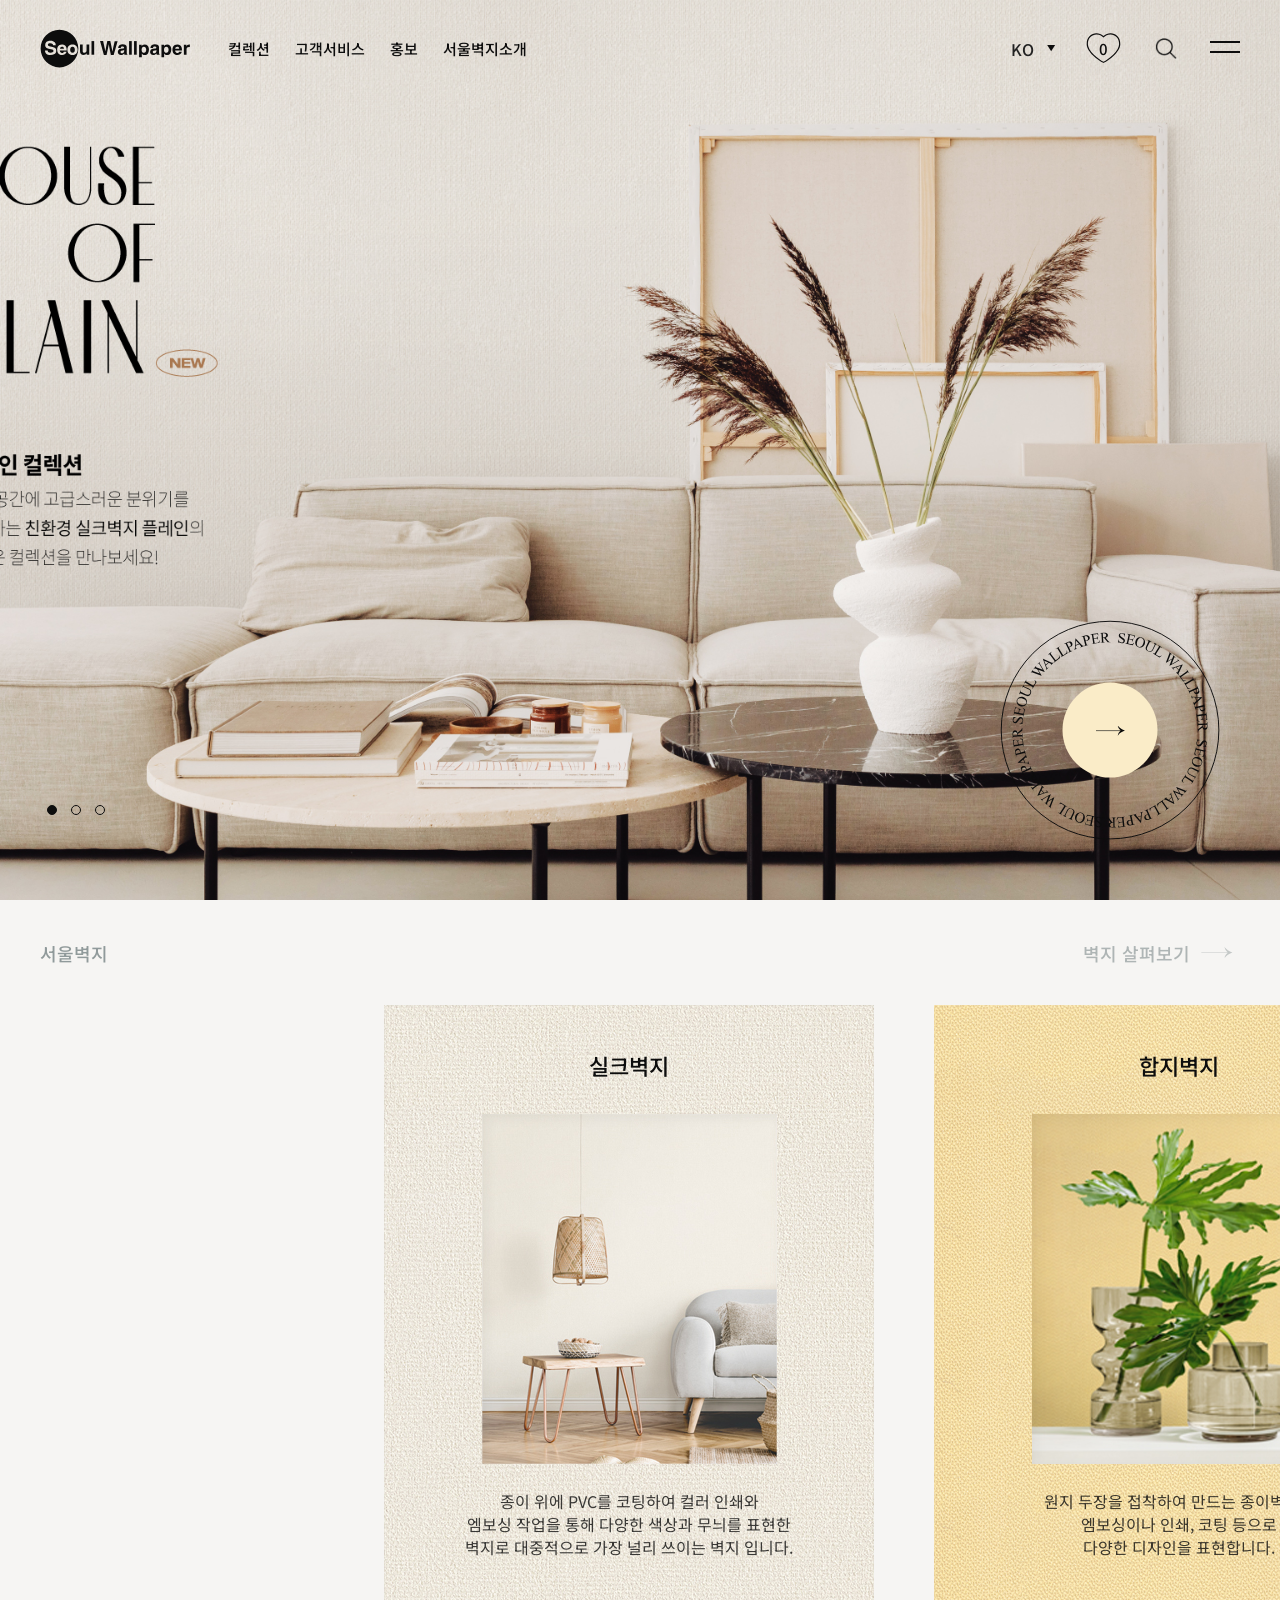
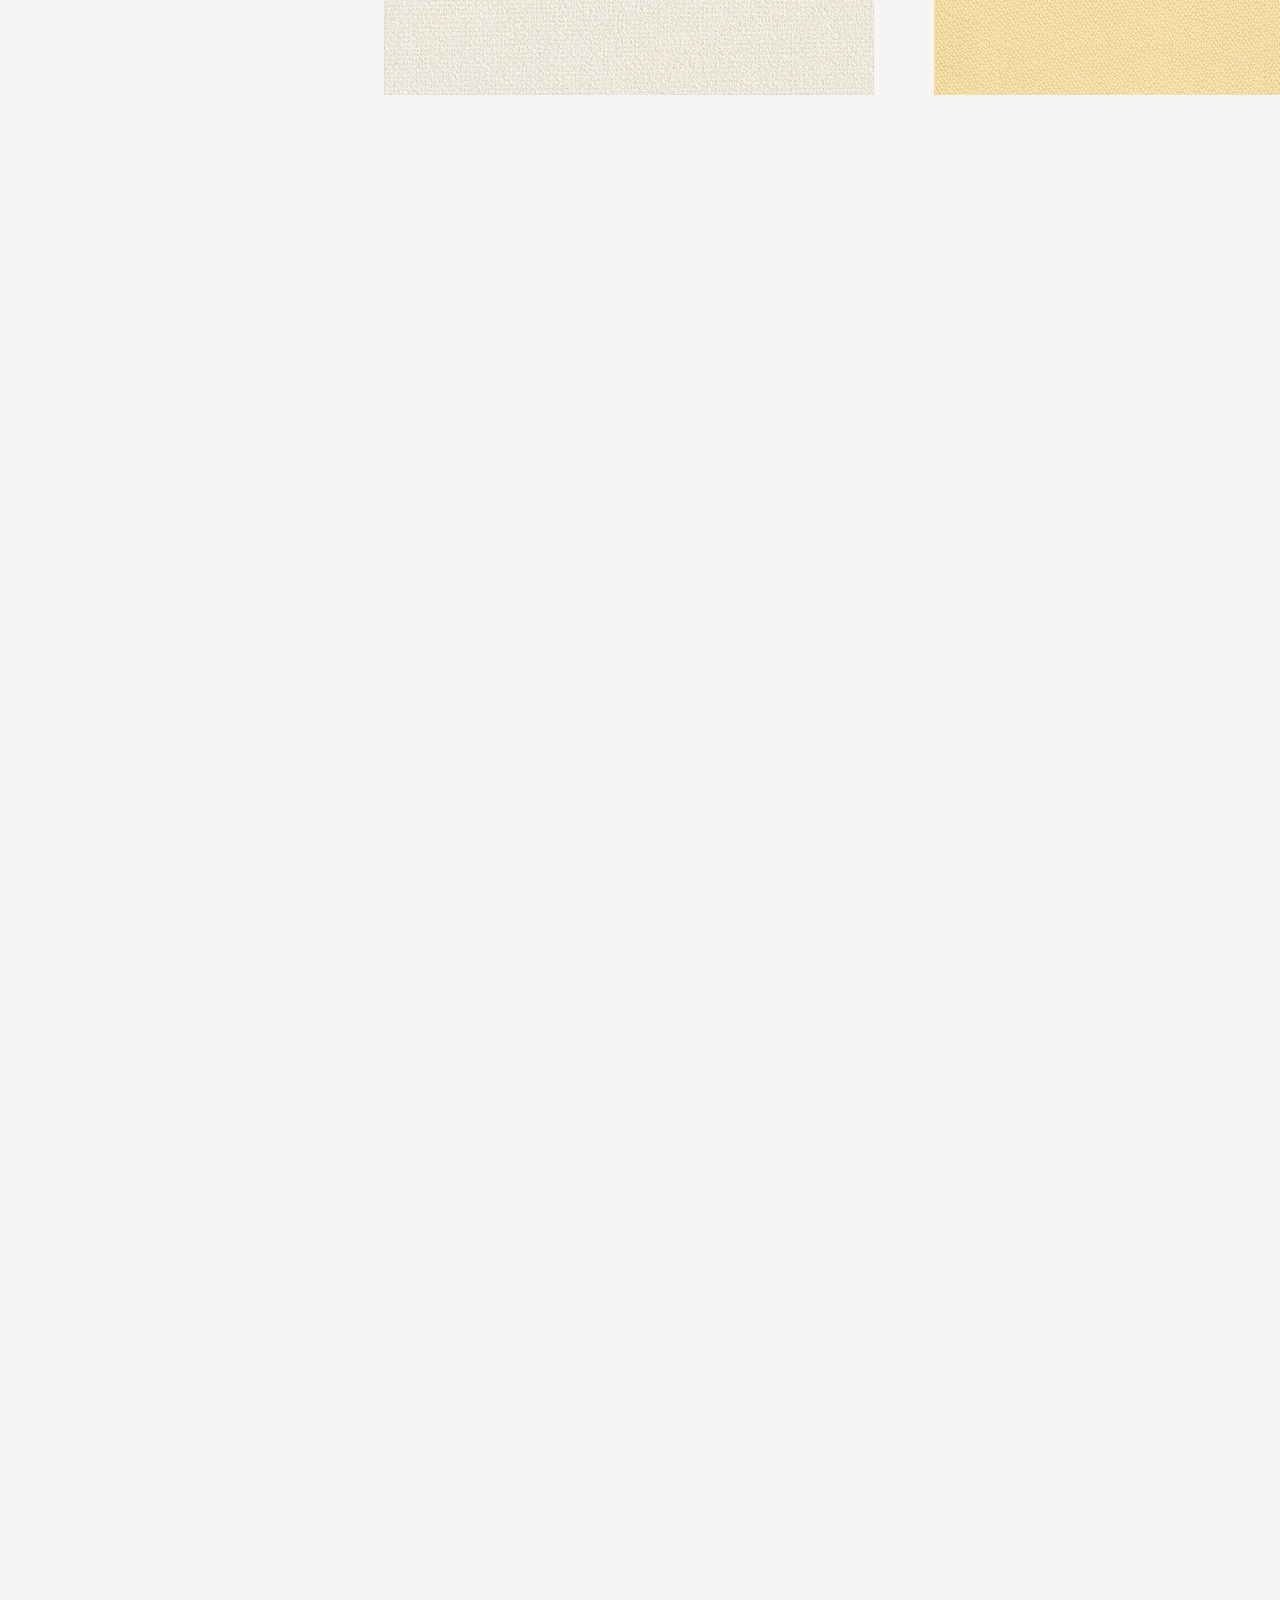
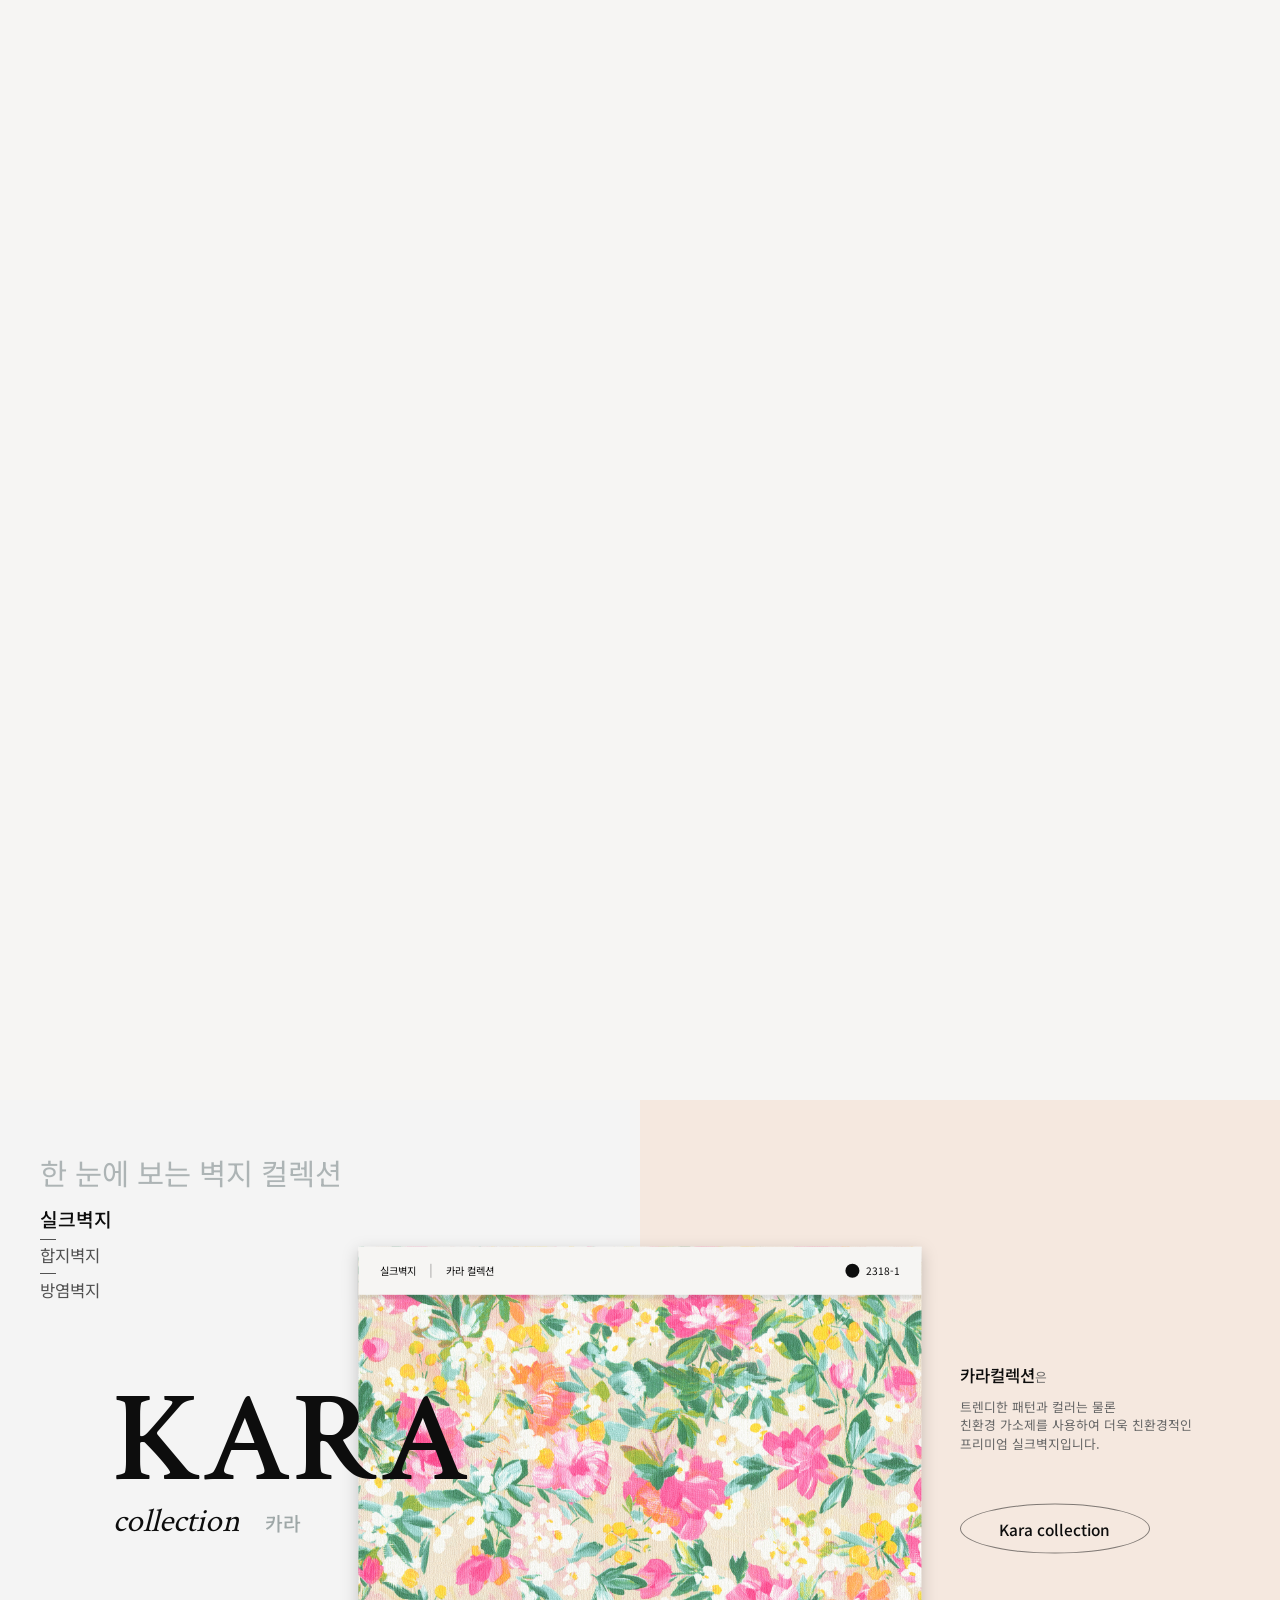
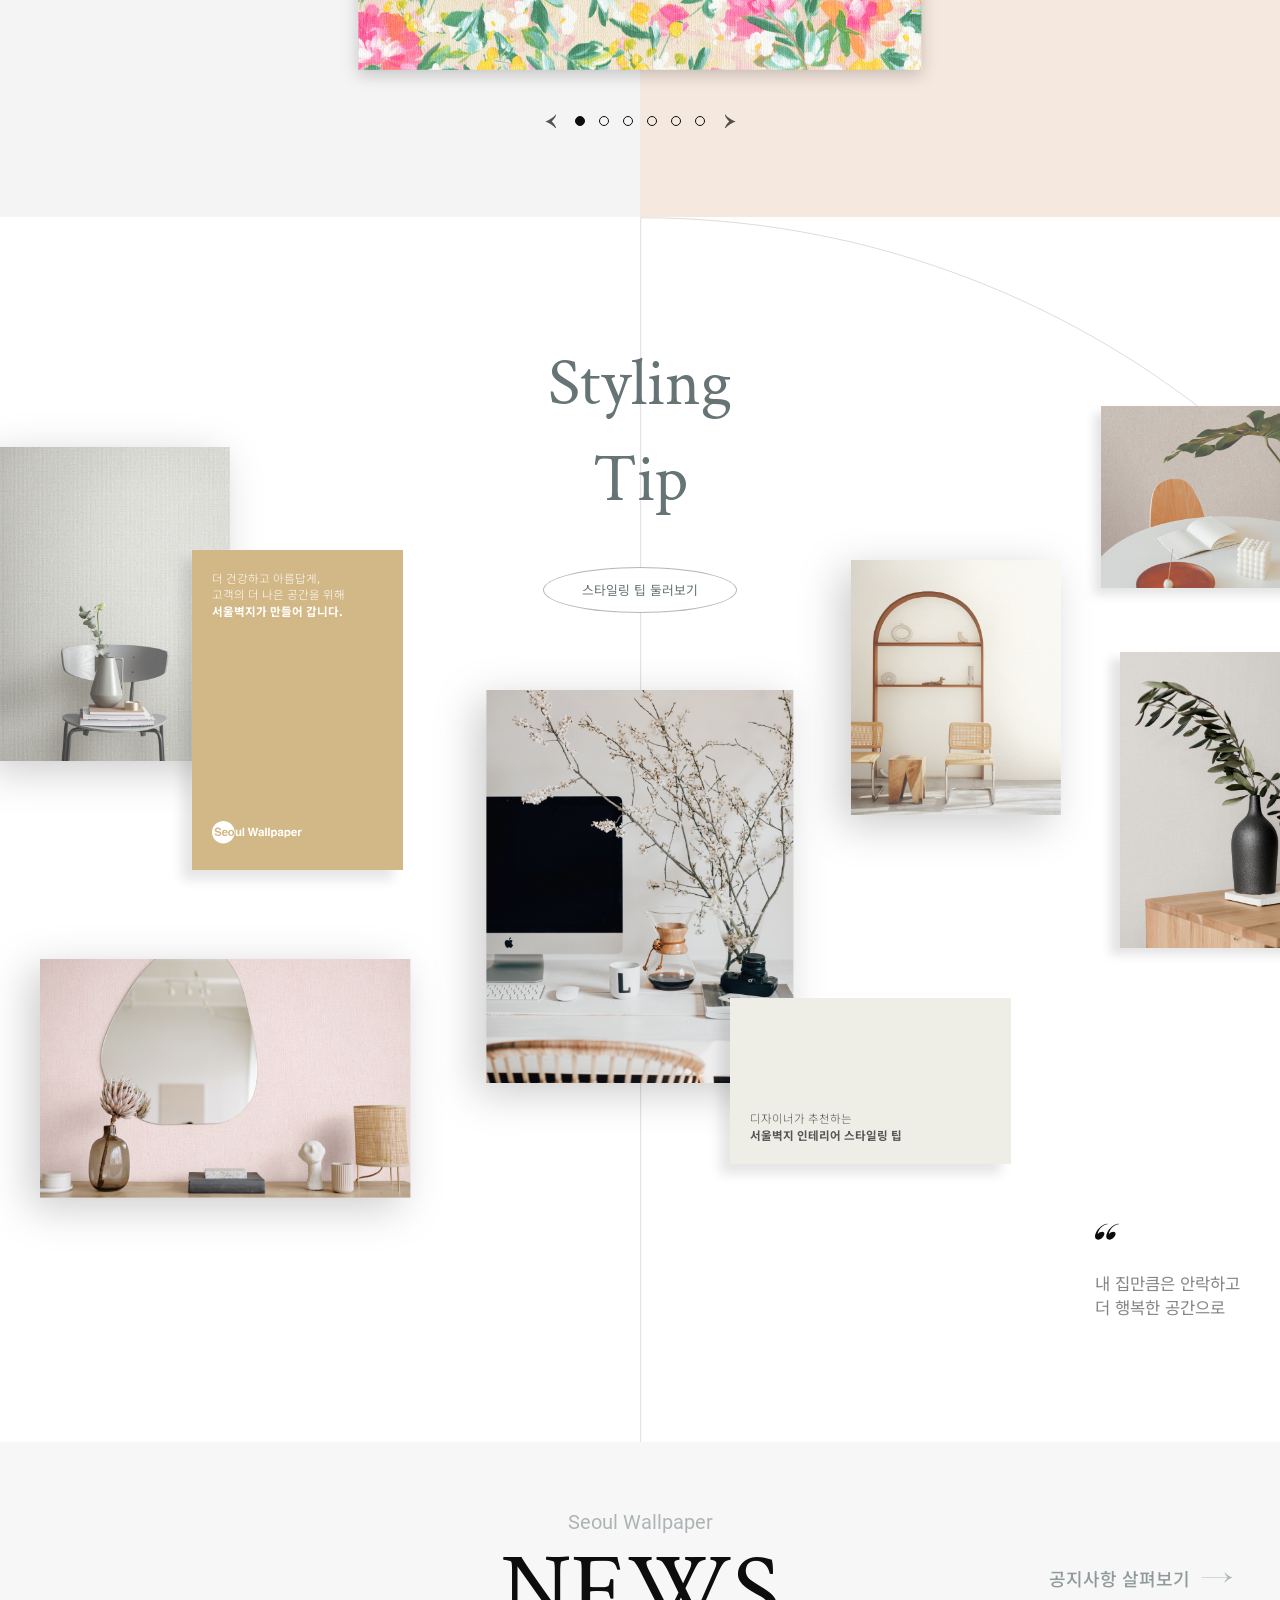
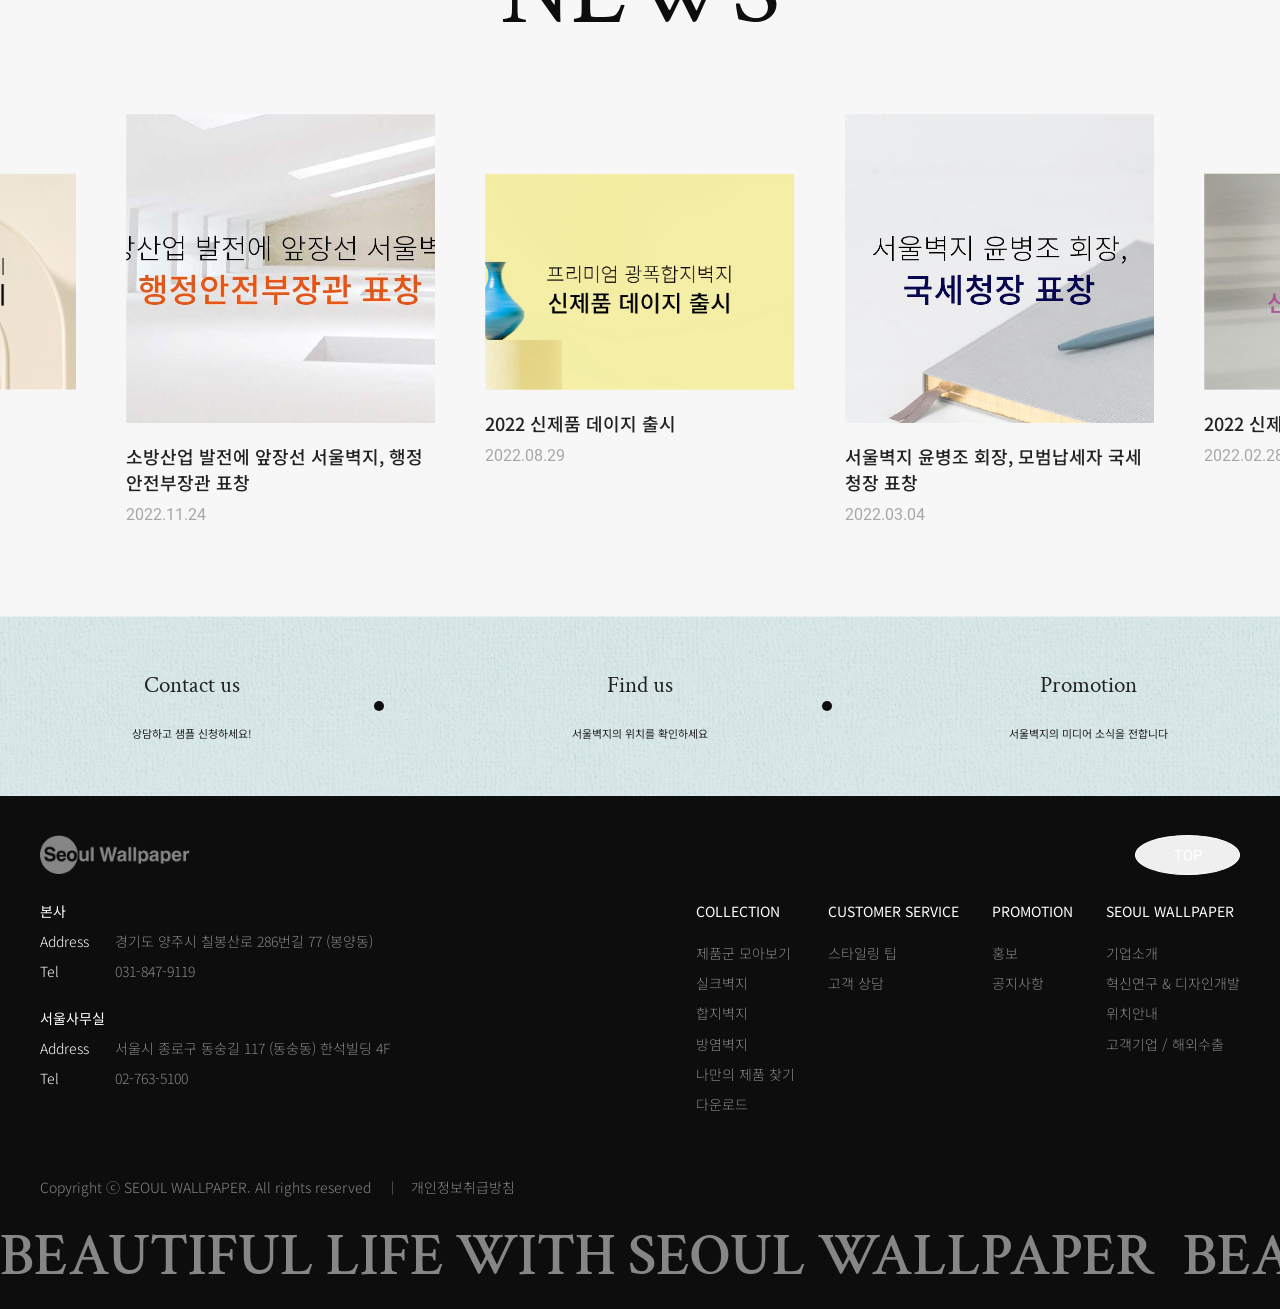
==== commit 8c158e38: "Update index.html" ====
--- a/index.html
+++ b/index.html
@@ -181,12 +181,12 @@
                                 <span class="e crimson">COLLECTION</span>
                                 <div class="dep2">
                                     <ul>
-                                        <li><a href="./sub01.html">제품군 모아보기</a></li>
-                                        <li><a href="./sub01.html">실크벽지</a></li>
-                                        <li><a href="./sub01.html">합지벽지</a></li>
-                                        <li><a href="./sub01.html">방염벽지</a></li>
-                                        <li><a href="./sub01.html">나만의 제품 찾기</a></li>
-                                        <li><a href="./sub01.html">다운로드</a></li>
+                                        <li><a href="javascript:void(0)">제품군 모아보기</a></li>
+                                        <li><a href="javascript:void(0)">실크벽지</a></li>
+                                        <li><a href="javascript:void(0)">합지벽지</a></li>
+                                        <li><a href="javascript:void(0)">방염벽지</a></li>
+                                        <li><a href="javascript:void(0)">나만의 제품 찾기</a></li>
+                                        <li><a href="javascript:void(0)">다운로드</a></li>
                                     </ul>
                                 </div>
                             </li>
@@ -608,12 +608,12 @@
                 <div class="top-tit">
                     <span class="roboto">seoul wallpaper</span>
                     <p class="crimson">news</p>
-                    <a href="./sub01.html" class="moreBtn">공지사항 살펴보기</a>
+                    <a href="javascript:void(0)" class="moreBtn">공지사항 살펴보기</a>
                 </div>
                 <div class="news-slide swiper-container">
                     <ul class="swiper-wrapper">
                         <li class="swiper-slide">
-                            <a href="./sub01.html">
+                            <a href="javascript:void(0)">
                                 <div class="img-box">
                                     <img src="./images/news_01.jpg" alt="소방산업 발전에 앞장선 서울벽지, 행정안전부장관 표창" />
                                 </div>
@@ -624,7 +624,7 @@
                             </a>
                         </li>
                         <li class="swiper-slide">
-                            <a href="./sub01.html">
+                            <a href="javascript:void(0)">
                                 <div class="img-box">
                                     <img src="./images/news_02.jpg" alt="2022 신제품 데이지 출시" />
                                 </div>
@@ -635,7 +635,7 @@
                             </a>
                         </li>
                         <li class="swiper-slide">
-                            <a href="./sub01.html">
+                            <a href="javascript:void(0)">
                                 <div class="img-box">
                                     <img src="./images/news_03.jpg" alt="서울벽지 윤병조 회장, 모범납세자 국세청장 표창" />
                                 </div>
@@ -646,7 +646,7 @@
                             </a>
                         </li>
                         <li class="swiper-slide">
-                            <a href="./sub01.html">
+                            <a href="javascript:void(0)">
                                 <div class="img-box">
                                     <img src="./images/news_04.jpg" alt="2022 신제품 플레인 출시" />
                                 </div>
@@ -657,7 +657,7 @@
                             </a>
                         </li>
                         <li class="swiper-slide">
-                            <a href="./sub01.html">
+                            <a href="javascript:void(0)">
                                 <div class="img-box">
                                     <img src="./images/news_05.jpg" alt="2023-2024 신제품 플레인 출시" />
                                 </div>
@@ -668,7 +668,7 @@
                             </a>
                         </li>
                         <li class="swiper-slide">
-                            <a href="./sub01.html">
+                            <a href="javascript:void(0)">
                                 <div class="img-box">
                                     <img src="./images/news_06.jpg" alt="중소기업 유공자 표창, 대통령 표창 수상" />
                                 </div>
@@ -679,7 +679,7 @@
                             </a>
                         </li>
                         <li class="swiper-slide">
-                            <a href="./sub01.html">
+                            <a href="javascript:void(0)">
                                 <div class="img-box">
                                     <img src="./images/news_07.jpg" alt="2023 신제품 아이비 출시" />
                                 </div>
@@ -690,7 +690,7 @@
                             </a>
                         </li>
                         <li class="swiper-slide">
-                            <a href="./sub01.html">
+                            <a href="javascript:void(0)">
                                 <div class="img-box">
                                     <img src="./images/news_08.jpg" alt="2023 신제품 카라 출시" />
                                 </div>
@@ -735,7 +735,8 @@
             <div class="footer-area">
                 <div class="footer-wrap">
                     <div class="foot-logo"><img src="./images/logo_white.png" alt="하단로고" /></div>
-                    <a href="javascript:void(0)" id="topBtn" class="roboto">TOP</a>
+                    <!-- <a href="javascript:void(0)" id="topBtn" class="roboto">TOP</a> -->
+                    <button id="topBtn" class="roboto">TOP</button>
                     <div class="foot-list">
                         <div class="left">
                             <ul>
@@ -779,7 +780,7 @@
                             <ul>
                                 <li class="list-title">promotion</li>
                                 <li><a href="javascript:void(0)">홍보</a></li>
-                                <li><a href="./sub01.html">공지사항</a></li>
+                                <li><a href="javascript:void(0)">공지사항</a></li>
                             </ul>
                             <ul>
                                 <li class="list-title">seoul wallpaper</li>
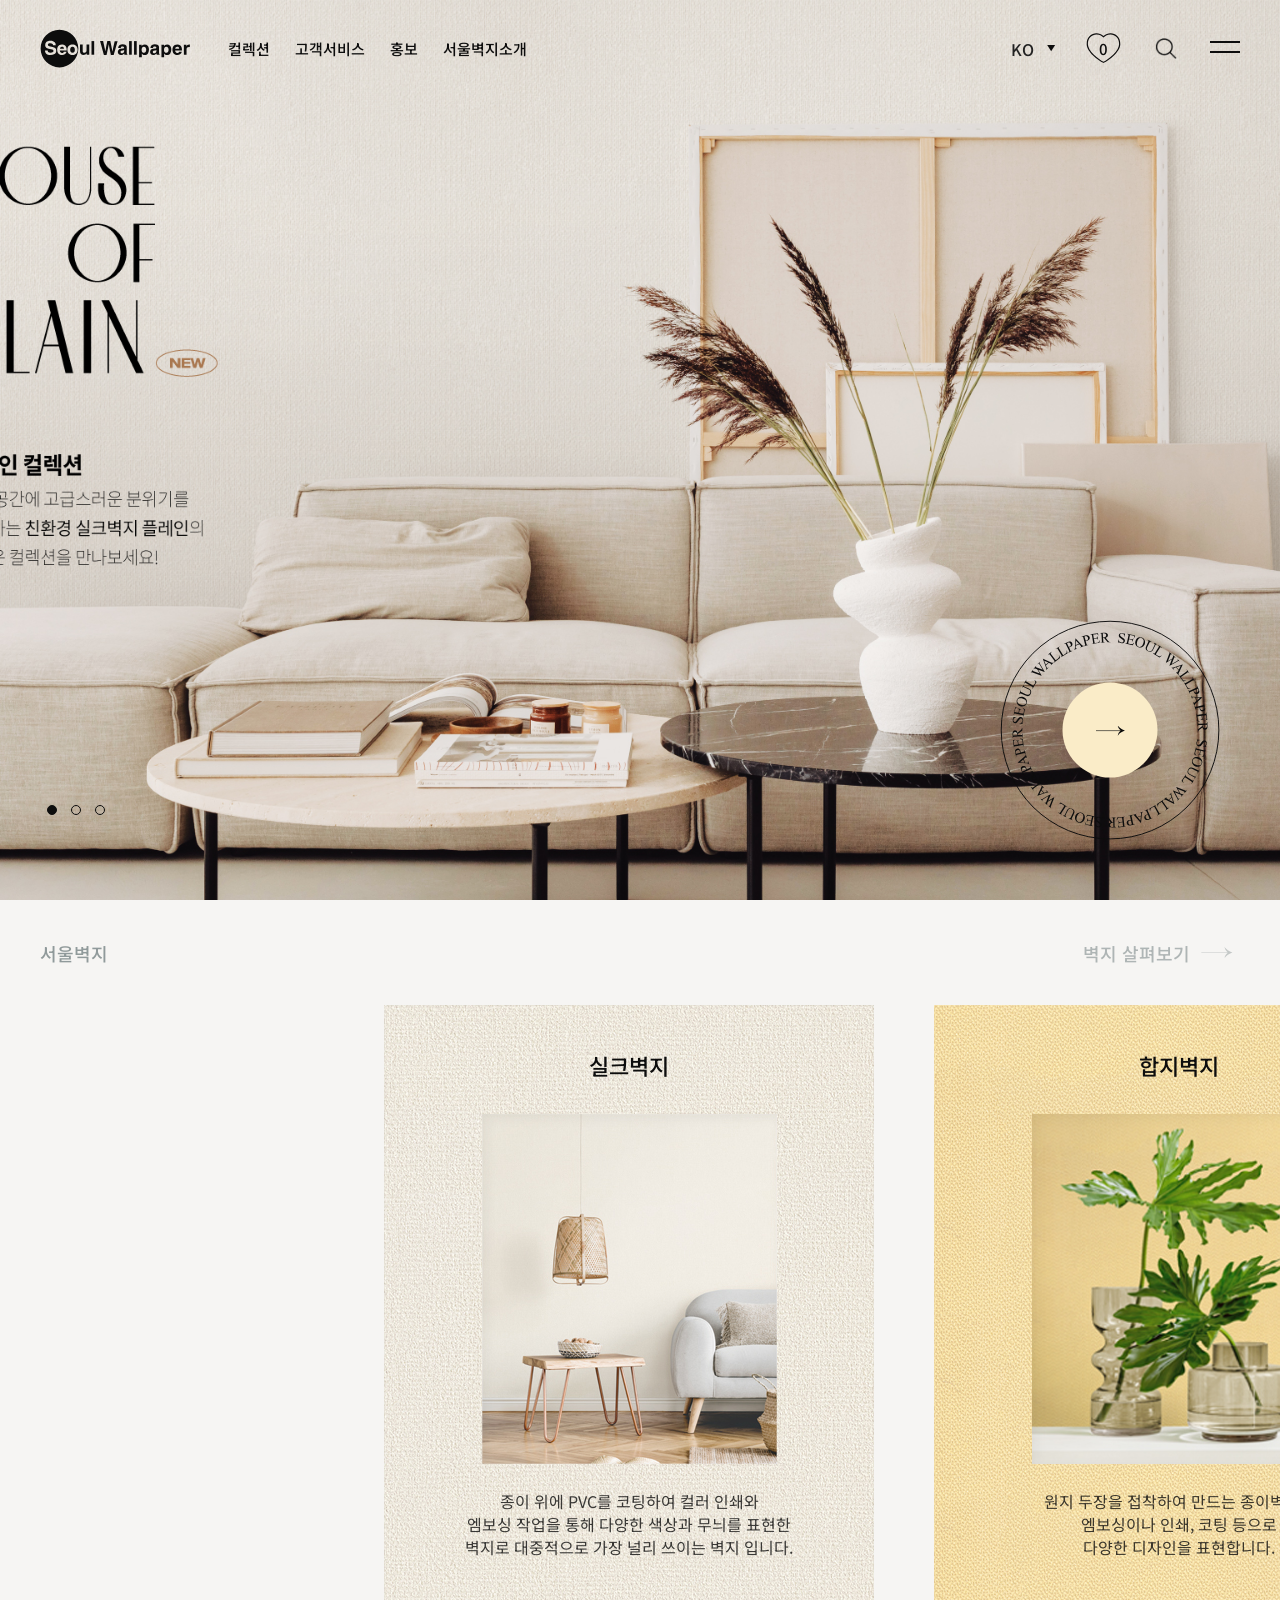
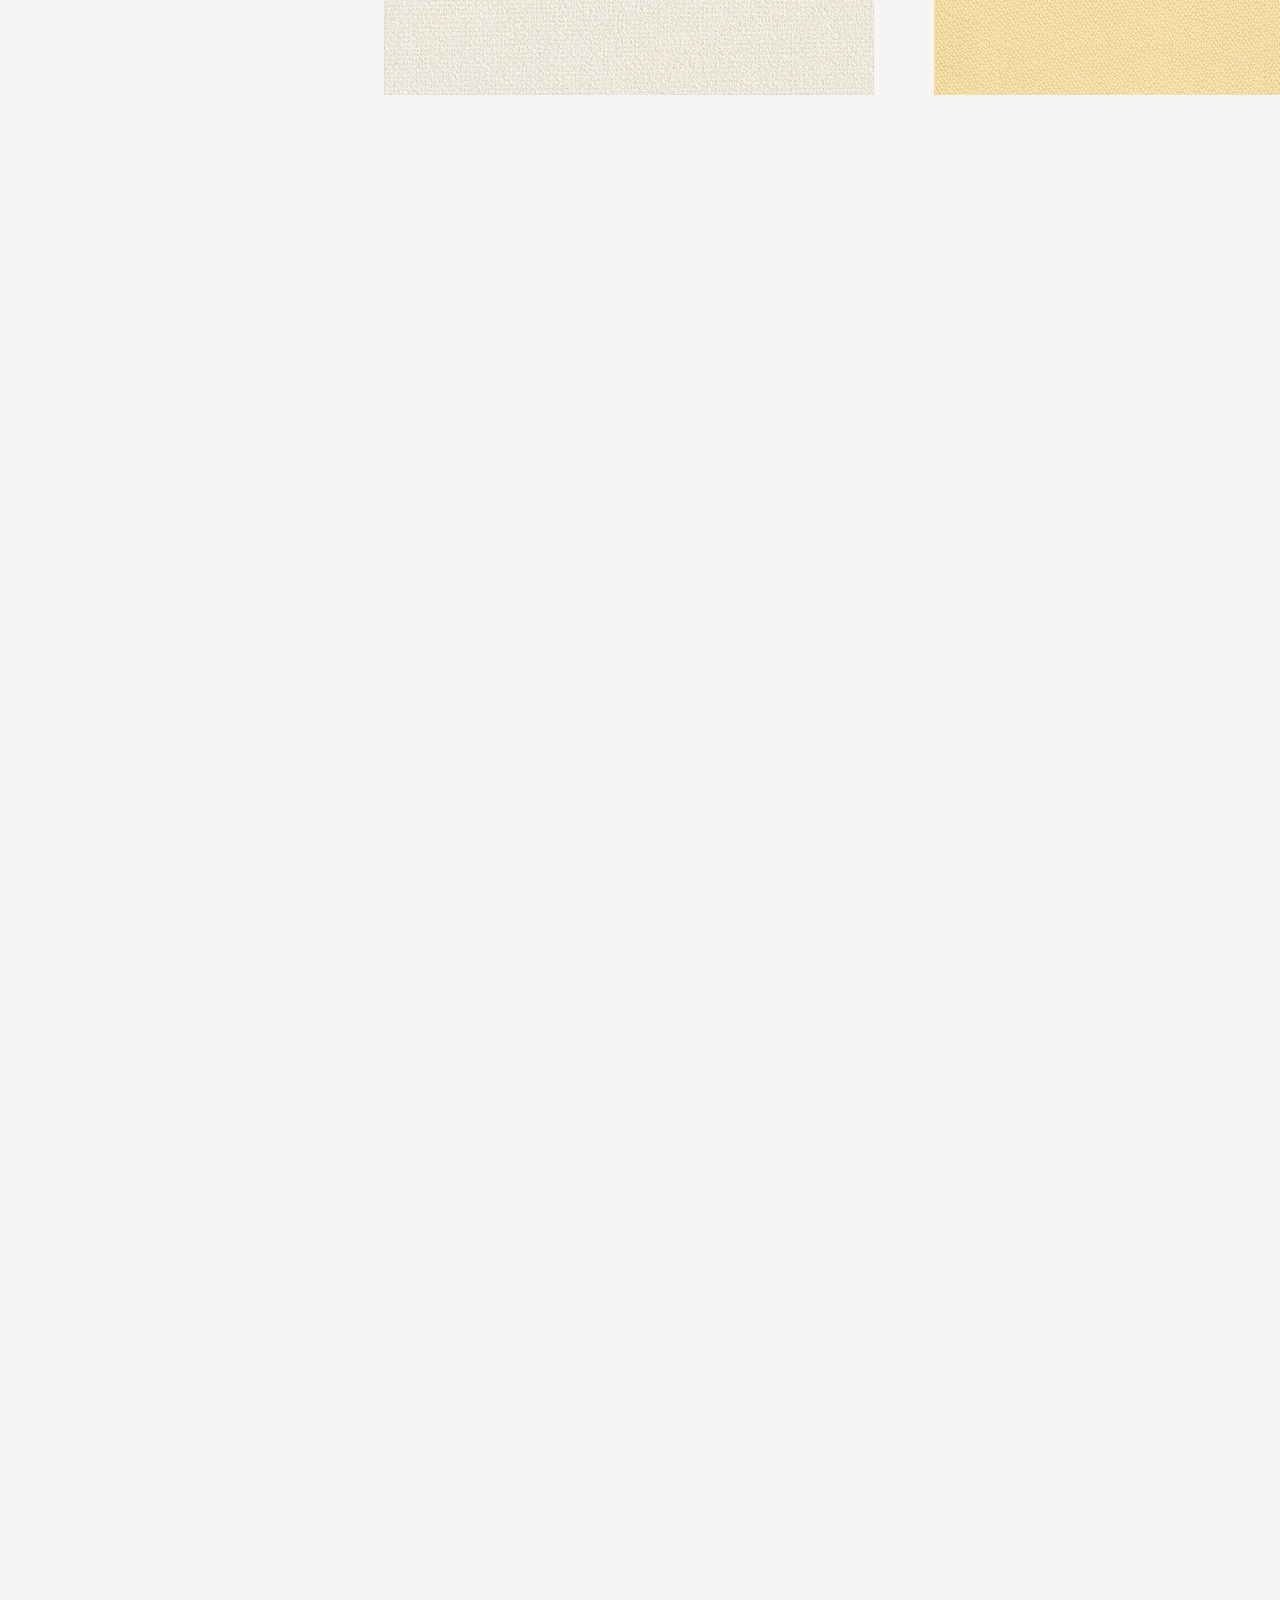
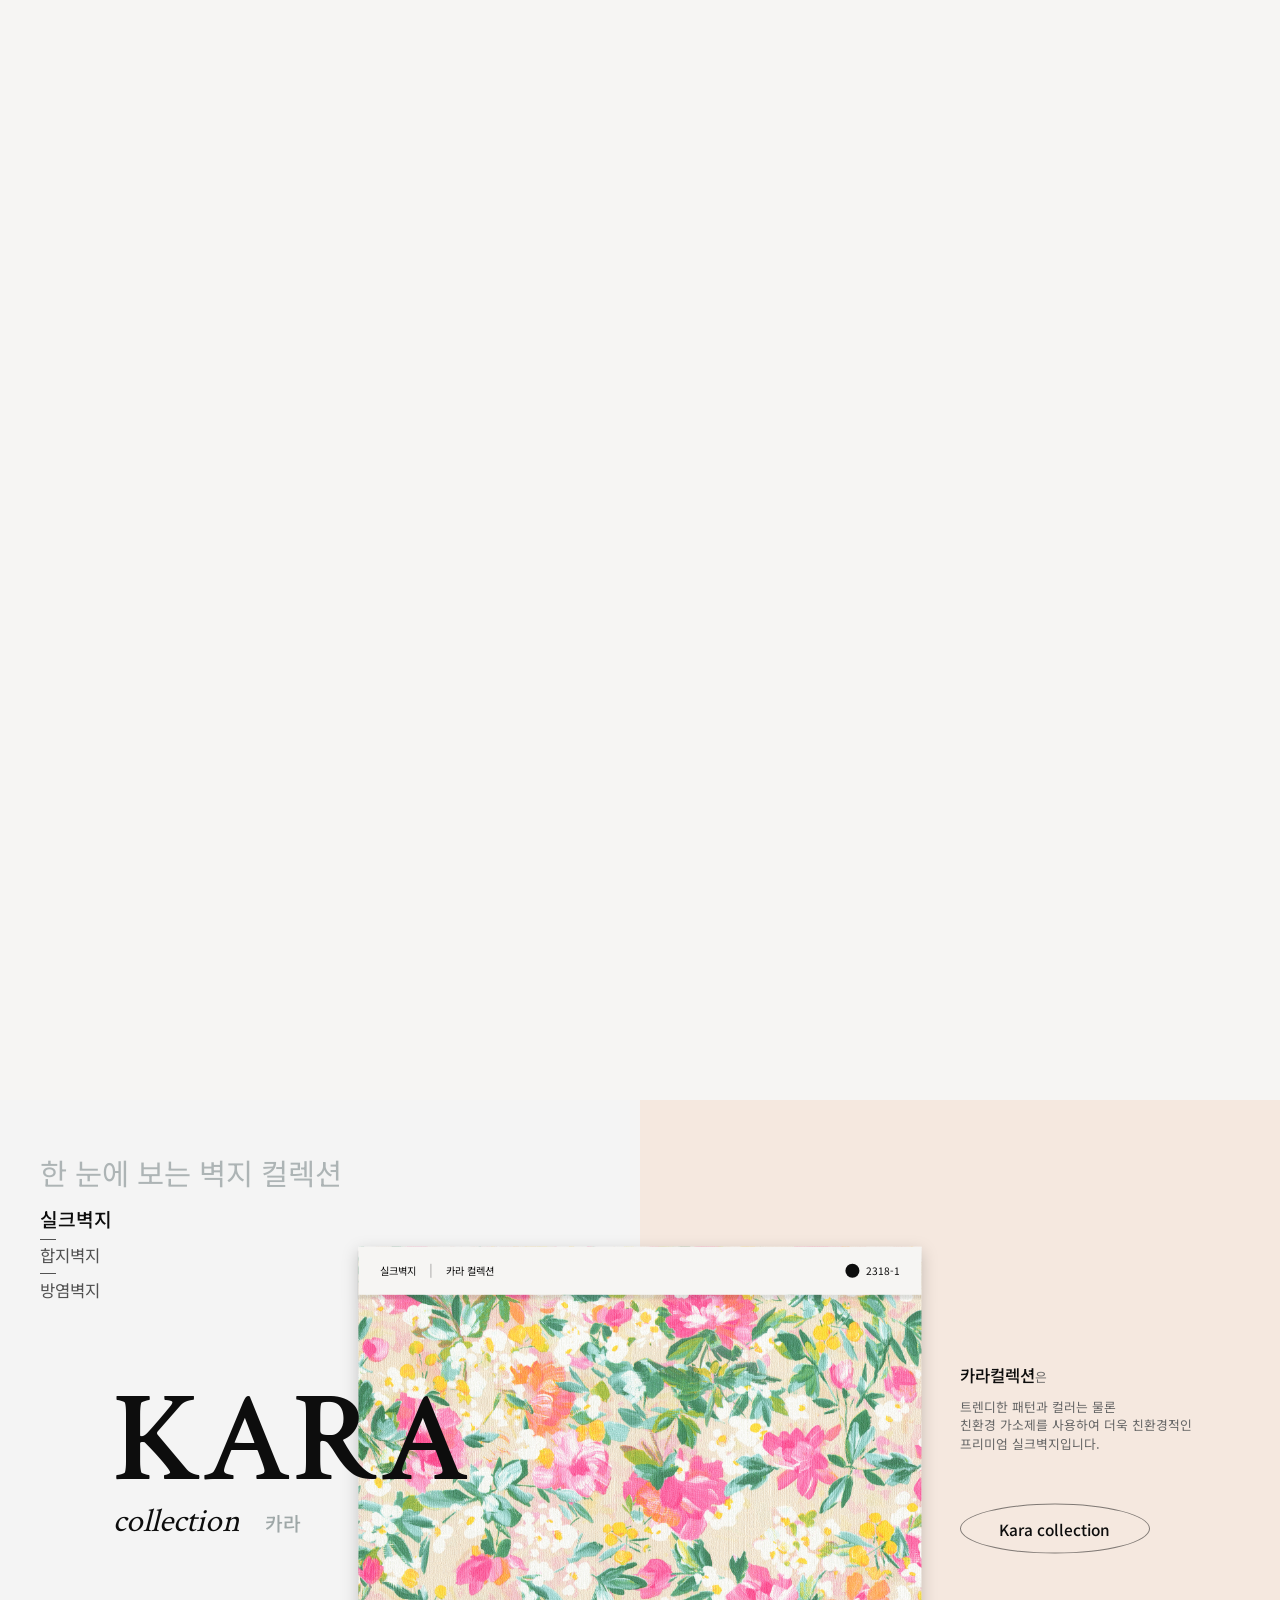
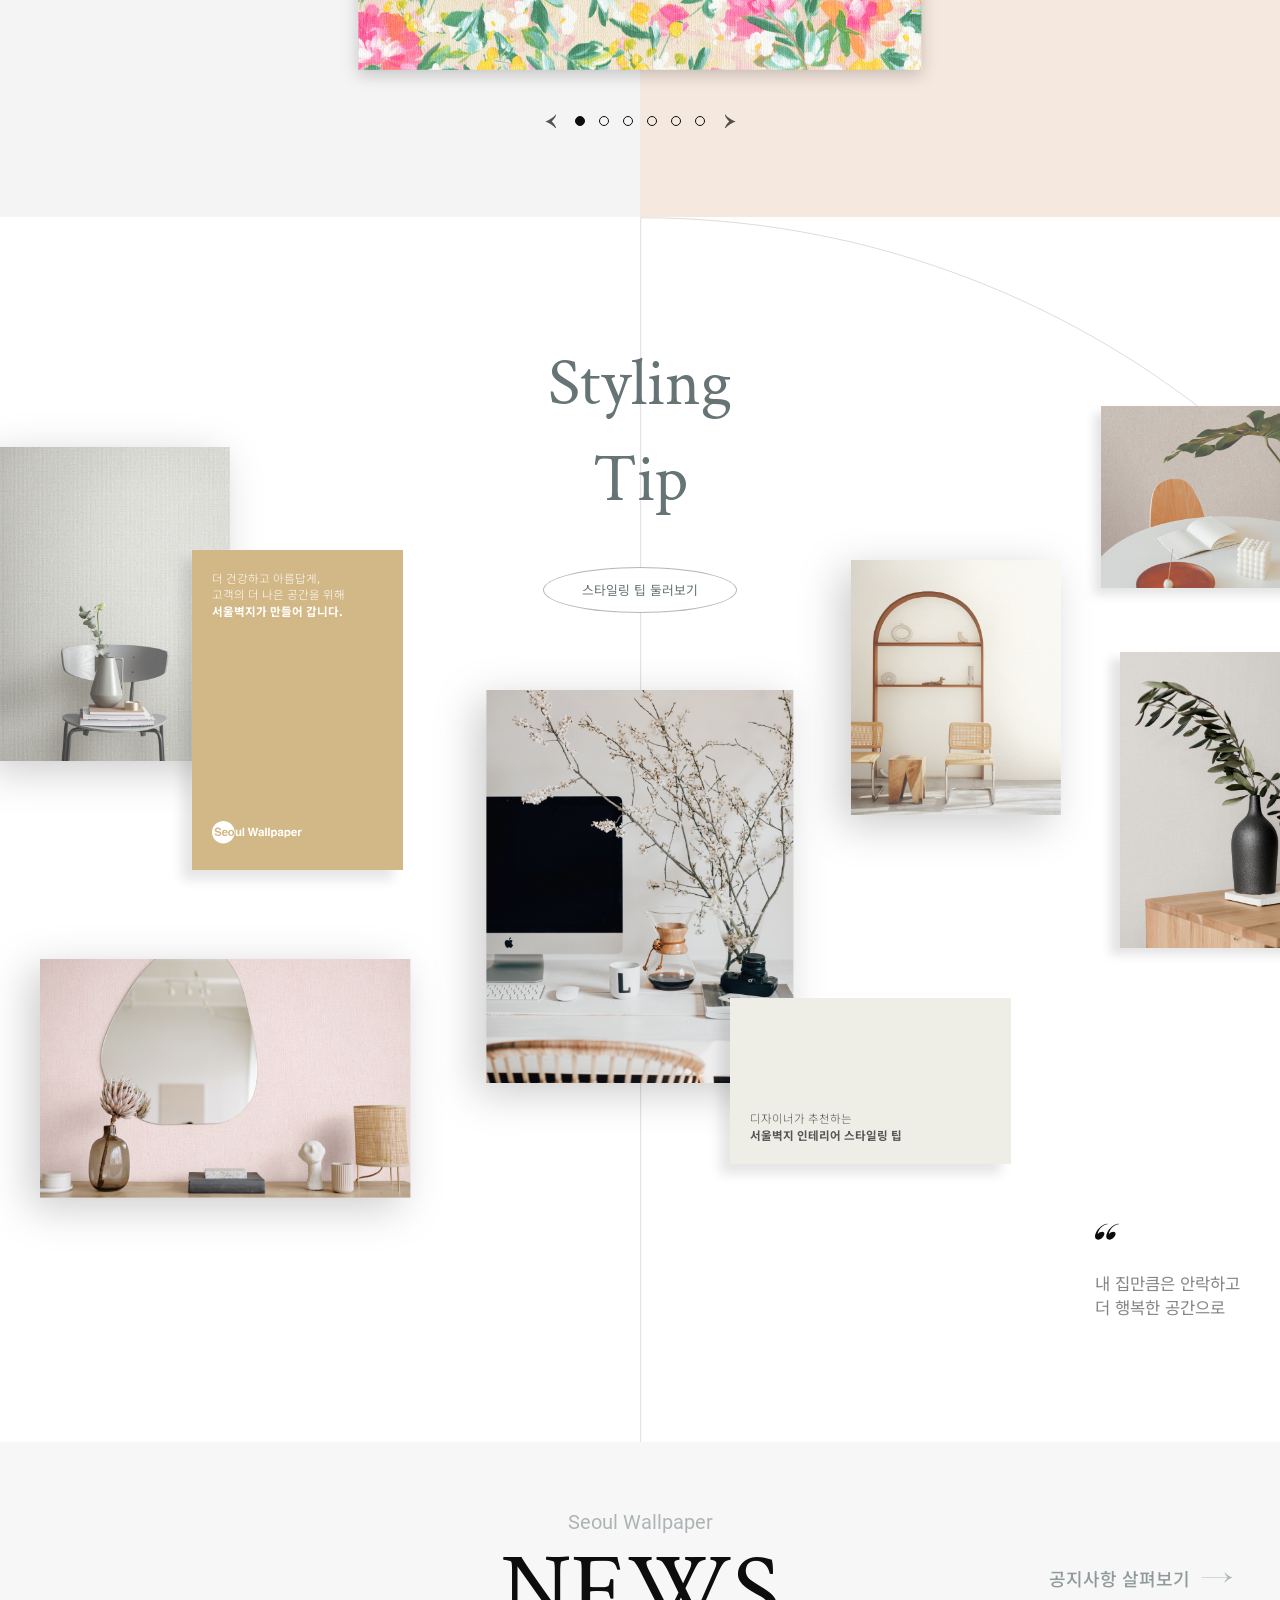
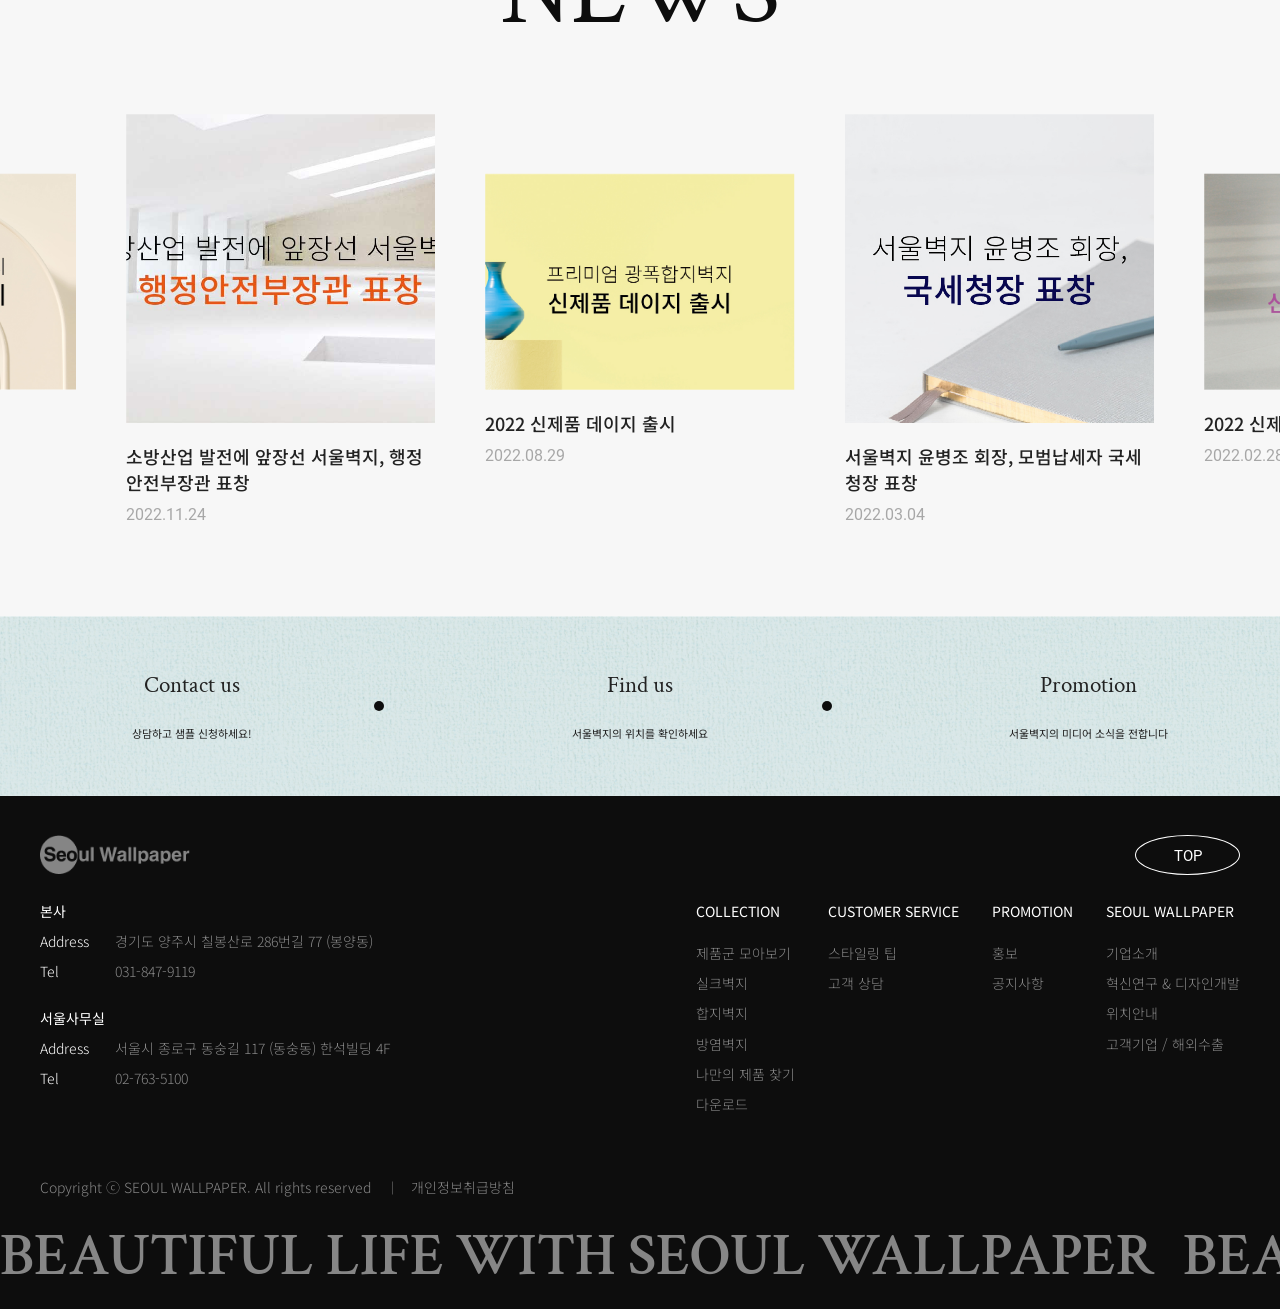
==== commit d9b3935d: "mj" ====
--- a/index.html
+++ b/index.html
@@ -735,8 +735,7 @@
             <div class="footer-area">
                 <div class="footer-wrap">
                     <div class="foot-logo"><img src="./images/logo_white.png" alt="하단로고" /></div>
-                    <!-- <a href="javascript:void(0)" id="topBtn" class="roboto">TOP</a> -->
-                    <button id="topBtn" class="roboto">TOP</button>
+                    <a href="#" id="topBtn" class="roboto">TOP</a>
                     <div class="foot-list">
                         <div class="left">
                             <ul>
